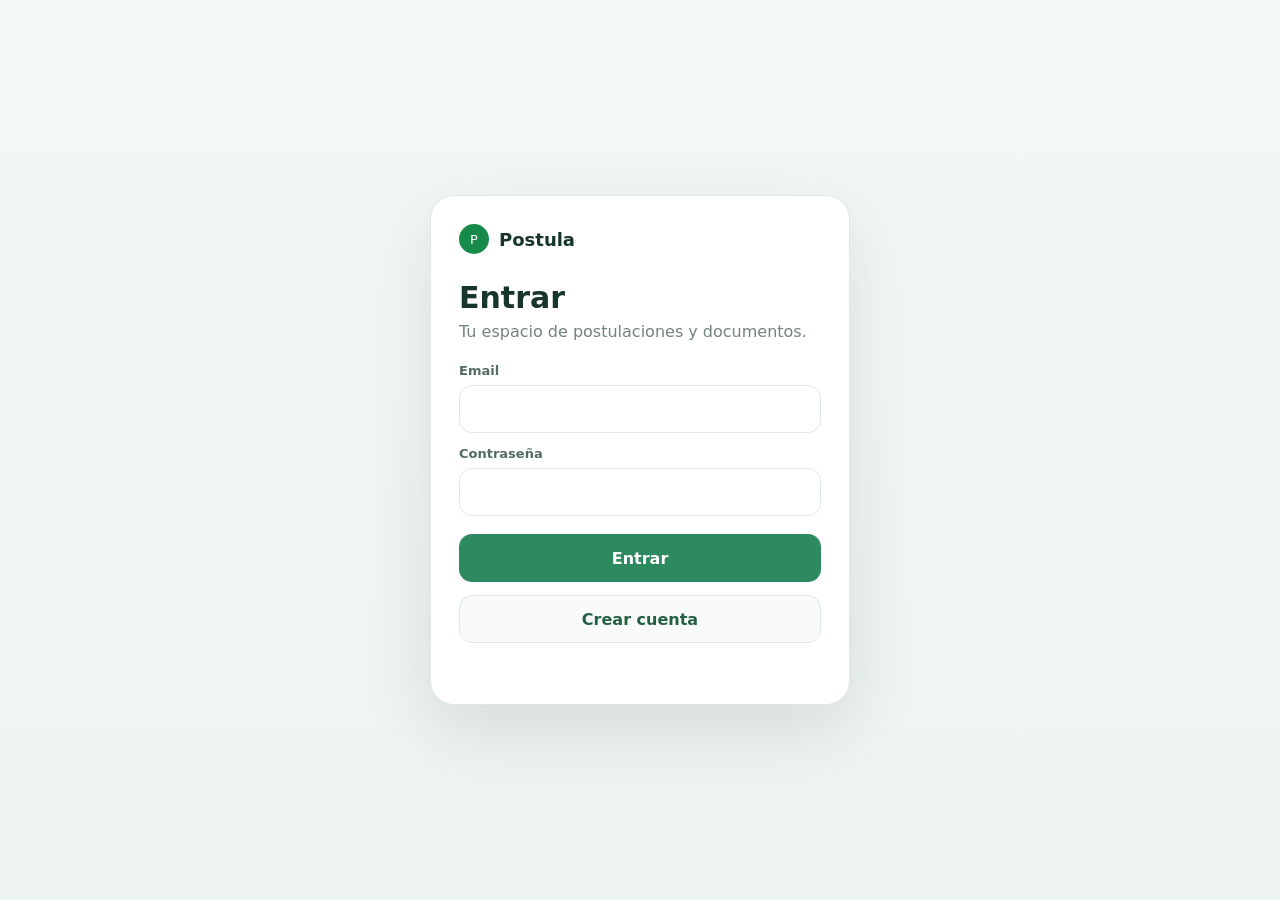
==== index.html @ 8952c5cd "Radar: load MARIHE completeness sync" ====
<!doctype html>
<html lang="es">
<head>
  <meta charset="utf-8" />
  <meta name="viewport" content="width=device-width,initial-scale=1,viewport-fit=cover" />
  <meta name="theme-color" content="#f5f8f6" />
  <meta name="description" content="Procesos y documentos, en orden." />
  <title>Postulaciones Joseluis</title>
  <link rel="stylesheet" href="styles.css?v=20260831-1525" />
  <link rel="stylesheet" href="app-v3.css?v=20260901-1418" />
  <link rel="stylesheet" href="document-builders-v1.css?v=20260901-2140" />
  <link rel="stylesheet" href="auth-v1.css?v=20260831-1525" />
  <link rel="stylesheet" href="account-v1.css?v=20260901-2009" />
  <link rel="stylesheet" href="workspace-admin-v1.css?v=20260902-admin2" />
  <link rel="stylesheet" href="dark-contrast-v1.css?v=20260901-2012" />
  <link rel="stylesheet" href="opportunity-filters-v1.css?v=20260901-2120" />
  <link rel="stylesheet" href="opportunity-controls-v1.css?v=20260901-2148" />
  <link rel="stylesheet" href="opportunity-interest-v1.css?v=20260901-2342" />
  <link rel="stylesheet" href="product-ui-v2.css?v=20260902-0438" />
  <link rel="stylesheet" href="product-ui-final-v1.css?v=20260902-icons1" />
  <link rel="stylesheet" href="admin-console-v1.css?v=20260902-admin1" />
  <link rel="stylesheet" href="opportunity-sections-v1.css?v=20260902-0712" />
  <link rel="stylesheet" href="requirement-guidance-v1.css?v=20260902-2" />
  <link rel="stylesheet" href="ux-shell-v1.css?v=20260902-logout1" />
  <link rel="stylesheet" href="session-controls-v1.css?v=20260902-1" />
  <link rel="stylesheet" href="admin-edit-v1.css?v=20260902-1" />
  <link rel="stylesheet" href="nav-icons-v1.css?v=20260902-1" />
</head>
<body>
  <div class="app-shell">
    <aside class="sidebar" aria-label="Navegación principal">
      <a class="brand" href="#home"><span class="brand-mark">P</span><span>Postulaciones Joseluis</span></a>
      <nav id="desktop-nav" class="nav-list"></nav>
      <div class="sidebar-foot"><p>Tus documentos privados se guardan de forma segura en tu cuenta.</p></div>
    </aside>
    <header class="topbar">
      <a class="mobile-brand mobile-only" href="#home"><span class="brand-mark small">P</span>Postulaciones Joseluis</a>
      <div></div>
    </header>
    <main id="main" class="main" tabindex="-1"></main>
    <nav id="mobile-nav" class="bottom-nav mobile-only" aria-label="Navegación móvil"></nav>
  </div>
  <dialog id="modal" class="modal"><div id="modal-content"></div></dialog>
  <input id="file-input" type="file" hidden multiple />
  <script src="app-v3.js?v=20260831-1525"></script>
  <script src="gmail-prefill.js?v=20260831-2229"></script>
  <script src="opportunity-audit.js?v=20260831-2200"></script>
  <script src="home-clarity-v1.js?v=20260831-2222"></script>
  <script src="opportunities-deadline-v1.js?v=20260901-2342"></script>
  <script src="document-ux.js?v=20260831-1525"></script>
  <script src="document-actions-v3.js?v=20260901-2140"></script>
  <script src="requirement-guidance-v1.js?v=20260902-1"></script>
  <script src="radar-completeness-v1.js?v=20260902-1"></script>
  <script src="requirement-upload-routing-v1.js?v=20260902-1"></script>
  <script src="document-builders-v1.js?v=20260901-2140"></script>
  <script src="opportunity-accordion-v1.js?v=20260902-guidance1"></script>
  <script src="auth-v1.js?v=20260901-2005"></script>
  <script src="workspace-sync-v1.js?v=20260902-adminload1"></script>
  <script src="account-v1.js?v=20260901-2009"></script>
  <script src="workspace-admin-v1.js?v=20260902-logout1"></script>
  <script src="global-controls-v1.js?v=20260901-2009"></script>
  <script src="documents-backend-v3.js?v=20260901-2140"></script>
  <script src="admin-document-backend-v1.js?v=20260902-1"></script>
  <script src="ui-cleanup-v1.js?v=20260831-2222"></script>
  <script src="product-ui-v2.js?v=20260902-user1"></script>
  <script src="product-ui-final-v1.js?v=20260902-icons1"></script>
  <script src="admin-console-v1.js?v=20260902-adminload1"></script>
  <script src="opportunity-sections-v1.js?v=20260902-guidance1"></script>
  <script src="ux-shell-v1.js?v=20260902-logout1"></script>
  <script src="session-controls-v1.js?v=20260902-1"></script>
  <script src="admin-edit-v1.js?v=20260902-1"></script>
  <script src="recents-cleanup-v1.js?v=20260902-1"></script>
  <script src="nav-icons-v1.js?v=20260902-1"></script>
</body>
</html>
---- styles.css ----
:root{--bg:#f5f8f6;--panel:#fff;--ink:#17352d;--muted:#73837e;--line:#e3ebe7;--green:#2d8a60;--green2:#e9f6ef;--blue:#4d6fa8;--violet:#7559ad;--amber:#b07a34;--red:#b94f4f;--sidebar:216px;--top:64px;font-family:Inter,ui-sans-serif,system-ui,-apple-system,BlinkMacSystemFont,"Segoe UI",sans-serif}*{box-sizing:border-box}body{margin:0;background:var(--bg);color:var(--ink);min-height:100vh}.sidebar{position:fixed;inset:0 auto 0 0;width:var(--sidebar);padding:24px 16px;background:#fbfdfc;border-right:1px solid var(--line);display:flex;flex-direction:column;z-index:20}.brand,.mobile-brand{display:flex;align-items:center;gap:9px;text-decoration:none;color:var(--ink);font-weight:800;font-size:19px}.brand-mark{display:grid;place-items:center;width:34px;height:34px;border-radius:11px;background:var(--green);color:#fff}.brand-mark.small{width:27px;height:27px;font-size:12px}.nav-list{display:grid;gap:6px;margin-top:38px}.nav-link{display:flex;align-items:center;gap:11px;padding:12px;border-radius:12px;text-decoration:none;color:#4a5f59;font-weight:650}.nav-link.active{background:var(--green2);color:#196b49}.nav-link:hover{background:#f0f5f2}.sidebar-foot{margin-top:auto;border-top:1px solid var(--line);padding-top:14px}.sidebar-foot p{display:none}.quiet-button{border:0;background:none;color:#8b9995;font:inherit;font-size:12px;cursor:pointer}.topbar{position:fixed;left:var(--sidebar);right:0;top:0;height:var(--top);z-index:15;background:rgba(251,253,252,.94);backdrop-filter:blur(10px);border-bottom:1px solid var(--line);display:flex;align-items:center;justify-content:space-between;padding:0 30px}.search-wrap{width:min(440px,44vw);display:flex;align-items:center;gap:8px;padding:8px 12px;border:1px solid var(--line);border-radius:12px;background:#fff;color:var(--muted)}.search-wrap input{border:0;outline:0;width:100%;font:inherit;background:transparent}.user-chip{display:flex;align-items:center;gap:8px;font-weight:700}.avatar{width:32px;height:32px;border-radius:50%;background:var(--green2);color:var(--green);display:grid;place-items:center;font-weight:800;font-size:12px}.avatar.big{width:58px;height:58px;font-size:20px}.main{margin-left:var(--sidebar);padding:calc(var(--top) + 42px) clamp(24px,5vw,70px) 60px}.app-page{max-width:860px;margin:0 auto}.simple-head{margin-bottom:28px}.simple-head.row,.detail-title{display:flex;align-items:center;justify-content:space-between;gap:16px}.simple-head h1,.detail-title h1{margin:0;font-size:clamp(30px,4vw,42px);letter-spacing:-.035em}.home-screen{max-width:760px}.app-status{display:flex;align-items:center;gap:12px;padding:20px 22px;border-radius:18px;background:#eef8f2;border:1px solid #d6ebdf;font-size:20px;margin-bottom:18px}.app-status>span{display:grid;place-items:center;width:34px;height:34px;border-radius:50%;background:#dff2e7;color:var(--green);font-weight:900}.app-status.urgent{background:#fff6f2;border-color:#f2d8cf}.app-status.urgent>span{background:#fde9e3;color:var(--red)}.metric-grid{display:grid;grid-template-columns:1fr 1fr;gap:14px}.metric-card,.wide-card{background:#fff;border:1px solid var(--line);border-radius:18px;text-decoration:none;color:inherit;box-shadow:0 8px 26px rgba(25,62,50,.045);transition:.15s}.metric-card{min-height:154px;padding:24px;display:flex;flex-direction:column;justify-content:center}.metric-card:hover,.wide-card:hover,.app-row:hover{transform:translateY(-1px);box-shadow:0 10px 28px rgba(25,62,50,.07)}.metric-card b{font-size:42px;line-height:1}.metric-card span{font-size:16px;margin-top:9px;color:var(--muted);font-weight:700}.wide-card{margin-top:14px;padding:19px 22px;display:grid;grid-template-columns:auto 1fr auto;align-items:center;gap:14px}.spark{width:38px;height:38px;border-radius:12px;background:#f1edfb;color:var(--violet);display:grid;place-items:center}.wide-card b{font-size:17px}.wide-card>span:last-child{font-size:26px;color:#9aaaa4}.next-line{margin-top:18px;padding:0 4px;display:flex;justify-content:space-between;color:var(--muted);font-size:13px}.next-line b{color:#435b54}.round-add,.icon-edit{border:0;background:var(--green);color:#fff;border-radius:50%;width:40px;height:40px;font-size:24px;cursor:pointer}.round-add.edit{font-size:17px}.icon-edit{background:#fff;color:#677b75;border:1px solid var(--line);font-size:16px}.chip-row{display:flex;gap:7px;overflow:auto;padding-bottom:14px}.chip{white-space:nowrap;border:1px solid var(--line);border-radius:999px;background:#fff;padding:8px 12px;font:inherit;font-size:13px;font-weight:700;color:#667b74;cursor:pointer}.chip.active{background:var(--green2);border-color:#d3eadc;color:#196b49}.app-list{display:grid;gap:8px}.app-row{width:100%;display:flex;align-items:center;justify-content:space-between;gap:18px;padding:16px 17px;background:#fff;border:1px solid var(--line);border-radius:15px;text-decoration:none;color:inherit;text-align:left;font:inherit;cursor:pointer;transition:.15s}.app-row>div:first-child{display:grid;gap:4px}.app-row b{font-size:15px}.app-row span{font-size:12px;color:var(--muted)}.row-end{display:flex;align-items:center;gap:13px}.row-end i,.app-row>i{font-style:normal;font-size:23px;color:#9aaaa4}.mini-state{padding:5px 8px!important;border-radius:999px;background:#f2f5f4;color:#63756f!important;font-weight:750}.mini-state.new{background:#f1edfb;color:var(--violet)!important}.mini-state.preparing{background:#fbf2e5;color:var(--amber)!important}.mini-state.submitted,.mini-state.ready{background:var(--green2);color:var(--green)!important}.blank{text-align:center;color:var(--muted);padding:50px 10px}.back{display:inline-block;text-decoration:none;color:var(--muted);font-weight:650;margin-bottom:24px}.detail-title{align-items:flex-start}.detail-title span{display:block;color:var(--muted);margin-top:5px}.fact-strip{display:grid;grid-template-columns:1fr 1fr;gap:10px;margin:24px 0 12px}.fact-strip>div{background:#fff;border:1px solid var(--line);border-radius:15px;padding:16px}.fact-strip span,.state-counters span{display:block;font-size:11px;color:var(--muted);margin-bottom:5px}.fact-strip b{font-size:16px}.state-counters{display:grid;grid-template-columns:repeat(3,1fr);gap:8px}.state-counters>div{border-radius:14px;padding:15px;background:#fff;border:1px solid var(--line)}.state-counters b{font-size:24px}.state-counters .ok b{color:var(--green)}.state-counters .easy b{color:var(--amber)}.state-counters .todo b{color:var(--red)}.continue-card,.details-toggle,.compact-item,.wide-action{width:100%;border:0;font:inherit;cursor:pointer}.continue-card{margin-top:18px;padding:18px 19px;border-radius:17px;background:var(--ink);color:#fff;display:flex;justify-content:space-between;align-items:center;text-align:left}.continue-card span{display:grid;gap:3px}.continue-card small{opacity:.65}.continue-card b{font-size:17px}.continue-card i{font-size:26px;font-style:normal}.done-card{margin-top:18px;padding:18px;text-align:center;background:var(--green2);color:var(--green);font-weight:800;border-radius:17px}.details-toggle{margin-top:12px;padding:15px 4px;background:transparent;color:#536b64;display:flex;justify-content:space-between;font-weight:700}.detail-extra{margin-top:4px}.hidden{display:none!important}.compact-list{display:grid;gap:7px}.compact-item{display:grid;grid-template-columns:28px 1fr auto;align-items:center;text-align:left;padding:14px;border:1px solid var(--line);border-radius:13px;background:#fff}.compact-item i{font-style:normal;font-size:22px;color:#9aaaa4}.status-line{display:flex;align-items:center;justify-content:space-between;padding:16px 4px}.status-line select{border:1px solid var(--line);background:#fff;border-radius:10px;padding:8px}.external{display:block;text-decoration:none;color:var(--green);font-weight:700;padding:12px 4px}.search-mini{display:flex;align-items:center;gap:8px;border:1px solid var(--line);border-radius:13px;background:#fff;padding:10px 13px;margin-bottom:16px}.search-mini input{border:0;outline:0;font:inherit;width:100%}.category-row .row-end b{font-size:18px}.doc-pop{margin-top:18px;padding:13px;background:#fff;border:1px solid var(--line);border-radius:16px}.file-row{display:flex;gap:12px;align-items:center;padding:12px;border-bottom:1px solid #eef2f0}.file-row:last-child{border-bottom:0}.file-row>div{display:grid;gap:3px}.file-row small{color:var(--muted)}.profile-hero{display:flex;align-items:center;gap:15px;padding:18px;margin-bottom:14px}.profile-hero>div:last-child{display:grid;gap:4px}.profile-hero span{color:var(--muted);font-size:13px}.profile-row span{max-width:500px;overflow:hidden;text-overflow:ellipsis;white-space:nowrap}.wide-action{margin-top:16px;padding:14px;border-radius:13px;background:var(--green);color:#fff;font-weight:800}.modal{border:0;padding:0;width:min(92vw,520px);border-radius:20px;box-shadow:0 28px 90px rgba(20,50,42,.22)}.modal::backdrop{background:rgba(24,51,45,.25);backdrop-filter:blur(3px)}.modal-card{padding:25px;position:relative}.modal-card h2{margin:0 0 20px}.modal-close{position:absolute;right:16px;top:14px;border:0;background:#f1f5f3;width:34px;height:34px;border-radius:50%;font-size:22px;cursor:pointer}.form-grid{display:grid;gap:12px}.form-grid label{display:grid;gap:5px;font-size:12px;color:var(--muted);font-weight:700}.form-grid input,.form-grid textarea{width:100%;border:1px solid var(--line);border-radius:11px;padding:10px 11px;font:inherit;color:var(--ink)}.form-grid textarea{min-height:90px}.big-text{width:100%;min-height:170px;border:1px solid var(--line);border-radius:13px;padding:12px;font:inherit}.big-ok{text-align:center;color:var(--green);font-size:50px}.center{text-align:center}.choice-list{display:grid;gap:8px}.choice-list a{padding:15px;border:1px solid var(--line);border-radius:13px;color:var(--ink);text-decoration:none;font-weight:700;display:flex;justify-content:space-between}.tiny{font-size:11px;color:var(--muted)}.toast{position:fixed;bottom:22px;right:22px;background:#173d31;color:#fff;padding:10px 14px;border-radius:999px;font-size:12px;z-index:80}.mobile-only{display:none}@media(max-width:820px){:root{--top:58px}.desktop-only,.sidebar{display:none!important}.mobile-only{display:flex}.topbar{left:0;padding:0 15px}.search-wrap{display:none}.mobile-brand{font-size:16px}.icon-button{border:0;background:none;font-size:20px}.main{margin-left:0;padding:calc(var(--top) + 25px) 15px 82px}.bottom-nav{position:fixed;left:0;right:0;bottom:0;height:66px;background:rgba(255,255,255,.96);backdrop-filter:blur(10px);border-top:1px solid var(--line);z-index:40;display:flex}.bottom-nav .nav-link{flex:1;flex-direction:column;justify-content:center;gap:2px;padding:7px 2px;border-radius:0;font-size:10px}.bottom-nav .nav-link.active{background:transparent;color:var(--green)}.simple-head{margin-bottom:20px}.simple-head h1,.detail-title h1{font-size:29px}.app-status{padding:16px 17px;font-size:18px}.metric-card{min-height:125px;padding:18px}.metric-card b{font-size:35px}.wide-card{padding:16px}.fact-strip{margin-top:18px}.profile-row span{max-width:230px}.toast{bottom:78px;right:14px}.user-chip .avatar{display:none}}
---- app-v3.css ----
.page-head.compact{align-items:center;margin-bottom:20px}.page-head.compact h1{margin:0}.circle-action{width:42px;height:42px;border-radius:50%;border:1px solid var(--line);background:#fff;color:var(--ink);font-size:24px;cursor:pointer;box-shadow:0 6px 18px rgba(30,64,55,.05)}.document-create-actions{display:flex;align-items:center;gap:14px;flex-wrap:wrap}.document-builder-actions{display:flex;align-items:center;gap:8px}.document-builder-button{min-height:40px;padding:0 14px;border-radius:11px;border:1px solid #d3eadc;background:var(--green2);color:#196b49;text-decoration:none;display:inline-flex;align-items:center;justify-content:center;font-size:13px;font-weight:800;box-shadow:0 3px 10px rgba(30,64,55,.035);transition:.15s ease}.document-builder-button:hover{background:#e1f2e9;border-color:#c5e2d2;transform:translateY(-1px)}.document-upload-action{margin-left:4px}.app-home{max-width:820px}.app-state{display:flex;align-items:center;gap:12px;margin:18px 0 28px;font-size:24px}.app-state span{width:38px;height:38px;border-radius:50%;display:grid;place-items:center;background:var(--green-soft);color:var(--green);font-size:22px}.app-state.urgent span{background:#fbecec;color:var(--danger)}.app-cards{display:grid;grid-template-columns:repeat(3,1fr);gap:14px}.app-card{min-height:145px;border:1px solid var(--line);background:#fff;border-radius:20px;text-decoration:none;color:inherit;display:flex;flex-direction:column;justify-content:center;align-items:center;gap:3px;box-shadow:var(--shadow);transition:.15s ease}.app-card:hover{transform:translateY(-2px)}.app-card b{font-size:42px;letter-spacing:-.04em}.app-card span{font-size:15px;color:var(--muted);font-weight:700}.next-line{margin-top:18px;color:var(--muted);font-size:14px;text-align:center}.compact-filters{margin:4px 0 14px}.app-list{display:grid;gap:9px}.app-row{min-height:74px;background:#fff;border:1px solid var(--line);border-radius:15px;padding:14px 16px;display:flex;align-items:center;justify-content:space-between;text-decoration:none;color:inherit}.app-row strong{display:block;font-size:15px}.app-row span{display:block;margin-top:4px;color:var(--muted);font-size:13px}.row-side{display:flex;align-items:center;gap:12px}.mini-priority{display:inline-flex!important;margin:0!important;padding:5px 8px;border-radius:999px;background:#f1f4f3;color:var(--muted)!important;font-size:11px!important;font-weight:750}.back-link{display:inline-block;text-decoration:none;color:var(--muted);font-weight:700;margin-bottom:16px}.opp-hero{max-width:760px;margin:0 auto}.opp-hero h1{margin-top:10px}.opp-place{color:var(--muted);margin-top:4px}.fact-strip,.state-strip{display:grid;gap:10px;margin-top:22px}.fact-strip{grid-template-columns:1fr 1fr}.state-strip{grid-template-columns:repeat(3,1fr)}.fact-strip>span,.state-strip>span{background:#fff;border:1px solid var(--line);border-radius:15px;padding:16px;text-align:center}.fact-strip b,.state-strip b{display:block;font-size:18px}.fact-strip small,.state-strip small{display:block;color:var(--muted);margin-top:4px}.state-strip .ok{background:#f7fbf9}.state-strip .easy{background:#fffaf2}.state-strip .todo{background:#fff7f7}.next-card{width:100%;border:1px solid #cfe5da;background:linear-gradient(135deg,#f3faf6,#fff);border-radius:17px;padding:16px 18px;margin-top:14px;display:grid;grid-template-columns:auto 1fr auto;gap:12px;align-items:center;text-align:left;color:var(--ink);cursor:pointer}.next-card span{font-size:12px;color:var(--green);font-weight:800;text-transform:uppercase;letter-spacing:.04em}.next-card strong{font-size:15px}.details-panel{margin-top:16px;border-top:1px solid var(--line);padding-top:10px}.details-panel summary{cursor:pointer;color:var(--muted);font-weight:700;padding:12px 0}.detail-body{padding:4px 0 20px}.short-note,.small-note{color:var(--muted);font-size:14px;line-height:1.5}.small-note{margin-top:14px}.req-list{display:grid;gap:7px;margin-top:14px}.req-row{border:1px solid var(--line);background:#fff;border-radius:13px;padding:12px 13px;display:grid;grid-template-columns:auto 1fr auto;align-items:center;gap:10px;text-align:left;cursor:pointer}.dot{width:25px;height:25px;border-radius:50%;display:grid;place-items:center;font-size:12px}.dot.ready{background:var(--green-soft);color:var(--green)}.dot.easy{background:var(--amber-soft);color:var(--amber)}.dot.action{background:#fbecec;color:var(--danger)}.detail-actions{display:flex;gap:10px;align-items:center;margin-top:14px}.detail-actions select{height:42px;border:1px solid var(--line);border-radius:11px;background:#fff;padding:0 12px}.wallet-list{display:grid;gap:9px;max-width:780px}.wallet-row{width:100%;min-height:64px;border:1px solid var(--line);background:#fff;border-radius:15px;display:grid;grid-template-columns:38px 1fr auto 20px;align-items:center;gap:10px;padding:10px 15px;text-align:left;color:var(--ink);cursor:pointer}.wallet-row span{font-size:21px}.wallet-row strong{font-size:15px}.wallet-row b{font-size:14px;color:var(--muted)}.wallet-row i{font-style:normal;color:var(--muted)}.wallet-row.active{border-color:#cfe5da;background:#f8fcfa}.doc-items{max-width:780px;margin-top:12px;display:grid;gap:8px}.doc-item{padding:13px 15px;border:1px solid var(--line);border-radius:13px;background:#fff;display:flex;justify-content:space-between;align-items:center;gap:16px}.doc-item strong,.doc-item span{display:block}.doc-item span{font-size:12px;color:var(--muted);margin-top:3px}.doc-open{width:100%;text-align:left;color:inherit;cursor:pointer}.doc-open:hover{border-color:#cfe5da;background:#fbfdfc}.doc-list-main{display:flex;align-items:center;gap:12px;min-width:0}.real-file-mark{width:40px;height:40px;border:1px solid var(--line);border-radius:10px;background:#f8faf9;display:grid!important;place-items:center;color:var(--green)!important;font-size:10px!important;font-weight:800;flex:0 0 auto;margin:0!important}.doc-list-action{font-size:12px!important;font-weight:750;color:var(--green)!important;margin:0!important}.doc-list-actions{display:flex;align-items:center;gap:10px;flex:0 0 auto}.doc-list-actions a,.doc-list-actions button{min-height:42px;padding:0 15px;border-radius:12px;border:1px solid var(--line);font:inherit;font-size:13px;font-weight:800;text-decoration:none;display:inline-flex;align-items:center;justify-content:center;cursor:pointer;white-space:nowrap}.doc-list-actions a:first-child,.doc-list-actions button:first-child{background:var(--green);border-color:var(--green);color:#fff}.doc-list-actions a:last-child,.doc-list-actions button:last-child{background:#fff;color:var(--ink)}.doc-list-actions a:hover,.doc-list-actions button:hover{transform:translateY(-1px);box-shadow:0 5px 14px rgba(30,64,55,.08)}.document-summary{display:flex;align-items:center;gap:12px;padding:14px;border:1px solid var(--line);border-radius:14px;background:#fff;margin:8px 0 14px}.document-summary b,.document-summary span{display:block}.document-summary span{font-size:12px;color:var(--muted);margin-top:4px}.doc-unavailable{color:var(--muted);font-size:13px;line-height:1.5;margin:12px 0}.existing-doc-label{font-size:12px;color:var(--muted);font-weight:750;margin-bottom:7px}.existing-doc-card{width:100%;border:1px solid var(--line);background:#fff;border-radius:14px;padding:12px 14px;display:flex;align-items:center;justify-content:space-between;gap:16px;text-align:left;margin-bottom:12px;color:inherit}.existing-doc-card.truthful:hover{border-color:#cfe5da;background:#fbfdfc}.existing-doc-card span b,.existing-doc-card span small{display:block}.existing-doc-card span small{color:var(--muted);margin-top:4px}.existing-doc-card i{font-style:normal;color:var(--green);font-size:12px;font-weight:750}.full{width:100%}.compact-empty{margin-bottom:12px;padding:14px;border:1px dashed var(--line);border-radius:12px}.compact-empty b,.compact-empty span{display:block}.compact-empty span{margin-top:4px;color:var(--muted);font-size:12px}.profile-app{max-width:680px;border-top:1px solid var(--line)}.profile-app>div{display:flex;justify-content:space-between;gap:20px;padding:18px 2px;border-bottom:1px solid var(--line)}.profile-app span{color:var(--muted)}.profile-app strong{text-align:right}.modal-card label{display:grid;gap:6px;color:var(--muted);font-size:13px}.modal-card input{width:100%;padding:11px 12px;border:1px solid var(--line);border-radius:11px;font:inherit}.viewer-modal{width:min(94vw,980px)!important}.viewer-shell{display:grid;gap:12px}.viewer-toolbar{display:flex;align-items:center;justify-content:space-between;gap:12px;padding-right:42px}.viewer-toolbar strong{overflow:hidden;text-overflow:ellipsis;white-space:nowrap}.viewer-actions{display:flex;gap:8px}.viewer-frame{min-height:560px;border:1px solid var(--line);border-radius:14px;background:#f1f4f2;display:grid;place-items:center;overflow:hidden}.viewer-frame iframe,.viewer-frame embed,.viewer-frame object{width:100%;height:560px;border:0;background:#fff}.viewer-empty{padding:36px;text-align:center;color:var(--muted);line-height:1.5;max-width:520px}.viewer-empty b{display:block;color:var(--ink);margin-bottom:8px}@media(max-width:850px){.app-home{max-width:none}.app-cards{grid-template-columns:repeat(3,1fr);gap:8px}.app-card{min-height:104px;border-radius:16px}.app-card b{font-size:30px}.app-card span{font-size:12px}.app-state{font-size:20px;margin-bottom:20px}.app-row{min-height:68px}.mini-priority{max-width:82px;overflow:hidden;text-overflow:ellipsis;white-space:nowrap}.fact-strip{grid-template-columns:1fr}.state-strip>span{padding:12px 8px}.state-strip b{font-size:17px}.next-card{grid-template-columns:1fr auto}.next-card span{grid-column:1/-1}.wallet-row{min-height:60px}.profile-app>div{padding:16px 0}.real-file-mark{width:36px;height:36px}.existing-doc-card,.doc-item{padding:10px 12px;align-items:flex-start;flex-direction:column}.doc-list-actions{width:100%;display:grid;grid-template-columns:1fr 1fr;gap:8px}.doc-list-actions a,.doc-list-actions button{width:100%;min-height:44px}.viewer-frame,.viewer-frame iframe,.viewer-frame embed,.viewer-frame object{min-height:430px;height:430px}.viewer-toolbar{align-items:flex-start;flex-direction:column;padding-right:38px}.document-create-actions{gap:10px}.document-builder-actions{gap:7px}.document-builder-button{min-height:38px;padding:0 12px}.document-upload-action{margin-left:0}}
---- document-builders-v1.css ----
.doc-builder-actions{margin:10px 0 12px 28px;width:calc(100% - 28px);display:flex;gap:10px;flex-wrap:wrap}.doc-builder-actions a{min-width:148px;min-height:52px;padding:10px 14px;border:1px solid #d3eadc;border-radius:13px;background:#f3faf6;color:var(--ink);text-decoration:none;display:flex;align-items:center;gap:10px;box-shadow:0 5px 14px rgba(30,64,55,.04)}.doc-builder-actions a:hover{transform:translateY(-1px);box-shadow:0 7px 18px rgba(30,64,55,.07)}.doc-builder-actions span{width:34px;height:34px;border-radius:10px;background:var(--green2);color:var(--green);display:grid;place-items:center;font-size:11px;font-weight:850;flex:0 0 auto}.doc-builder-actions strong{font-size:14px}.page-head.compact{display:flex;align-items:center;justify-content:space-between;max-width:780px}.category-row-shell{position:relative;display:flex;align-items:center;gap:9px}.category-row-shell .wallet-row{flex:1}.category-add{width:34px;height:34px;border-radius:50%;border:1px solid #d5e8dd;background:#f5faf7;color:var(--green);display:grid;place-items:center;font:700 20px/1 system-ui;cursor:pointer;flex:0 0 auto}.category-add:hover{background:#eaf6ef}.doc-item-shell{margin:8px 0 10px 28px;width:calc(100% - 28px);display:flex;align-items:center;gap:8px;box-sizing:border-box}.doc-item-shell .doc-item{margin:0!important;width:auto!important;flex:1;min-width:0;box-sizing:border-box}.doc-trash{width:30px;height:30px;border:0;background:transparent;color:#8a9891;display:grid;place-items:center;border-radius:8px;cursor:pointer;flex:0 0 auto;padding:6px}.doc-trash svg{width:17px;height:17px;display:block}.doc-trash:hover{background:#f5efef;color:#9e5252}.doc-trash:disabled{opacity:.45;cursor:wait}.category-empty{margin:8px 0 10px 28px;width:calc(100% - 28px);box-sizing:border-box}.doc-role-tag{display:inline-flex!important;align-items:center;width:auto!important;height:auto!important;padding:3px 8px;border-radius:999px;background:var(--green2)!important;color:var(--green)!important;font-size:11px!important;font-weight:800!important;line-height:1.35;margin-top:3px}:root[data-theme='dark'] .doc-role-tag{background:#20372b!important;color:#7bd3a2!important}@media(max-width:850px){.doc-builder-actions{margin-left:0;width:100%}.doc-builder-actions a{flex:1;min-width:130px}.doc-item-shell,.category-empty{margin-left:0;width:100%}.category-add{width:32px;height:32px}.doc-trash{width:28px;height:28px}}
---- auth-v1.css ----
html:not(.postula-authenticated) .app-shell{visibility:hidden}.auth-gate{position:fixed;inset:0;z-index:200;background:linear-gradient(180deg,#f4f8f5,#edf4f0);display:grid;place-items:center;padding:22px}.auth-card{width:min(92vw,420px);background:#fff;border:1px solid #dfe9e4;border-radius:24px;padding:28px;box-shadow:0 24px 70px rgba(23,53,45,.12)}.auth-brand{display:flex;align-items:center;gap:10px;margin-bottom:26px;color:#17352d;font-size:18px}.auth-card h1{margin:0 0 7px;font-size:30px;color:#17352d}.auth-card>p{margin:0 0 22px;color:#73837e}.auth-card form{display:grid;gap:13px}.auth-card label{display:grid;gap:7px;font-size:13px;font-weight:750;color:#536b64}.auth-card input{height:48px;border:1px solid #dfe9e4;border-radius:13px;padding:0 13px;font:inherit;color:#17352d;background:#fff;outline:none}.auth-card input:focus{border-color:#83bda1;box-shadow:0 0 0 3px rgba(45,138,96,.10)}.auth-primary,.auth-secondary{height:48px;border-radius:13px;font:inherit;font-weight:800;cursor:pointer}.auth-primary{border:0;background:#2d8a60;color:#fff;margin-top:5px}.auth-secondary{border:1px solid #dfe9e4;background:#f8fbf9;color:#245f46}.auth-primary:disabled,.auth-secondary:disabled{opacity:.55;cursor:wait}.auth-message{min-height:20px;font-size:13px;color:#73837e;text-align:center}.auth-message[data-type="error"]{color:#b94f4f}.auth-message[data-type="ok"]{color:#2d8a60}.auth-signout{border:0;background:none;color:#73837e;font:inherit;font-size:12px;font-weight:700;cursor:pointer;padding:6px}@media(max-width:820px){.auth-card{padding:22px;border-radius:20px}.auth-card h1{font-size:27px}}
---- account-v1.css ----
.account-page{max-width:780px}.global-controls{margin-left:auto;display:flex;align-items:center;gap:14px}.account-signout-button{height:40px;padding:0 13px;border:1px solid var(--line);border-radius:11px;background:var(--panel);color:var(--ink);font:inherit;font-size:13px;font-weight:800;display:inline-flex;align-items:center;gap:7px;cursor:pointer}.account-signout-button:hover{border-color:#cfdcd6}.door-icon{font-size:18px;line-height:1}.theme-toggle{display:flex;align-items:center;gap:7px;color:var(--muted);font-size:12px;font-weight:750;cursor:pointer;user-select:none}.theme-toggle input{position:absolute;opacity:0;pointer-events:none}.theme-toggle i{width:42px;height:24px;border-radius:999px;background:#dfe8e4;position:relative;transition:.18s}.theme-toggle i:after{content:'';position:absolute;width:18px;height:18px;left:3px;top:3px;border-radius:50%;background:#fff;box-shadow:0 1px 5px rgba(0,0,0,.18);transition:.18s}.theme-toggle input:checked+i{background:var(--green)}.theme-toggle input:checked+i:after{transform:translateX(18px)}
:root[data-theme='dark']{--bg:#111714;--panel:#18201c;--ink:#edf4f0;--muted:#9aaba4;--line:#2a3832;--green:#56b886;--green2:#1e3429;--green-soft:#1e3429;--amber-soft:#392d1e;--danger:#e17b7b;--shadow:0 8px 26px rgba(0,0,0,.18);color-scheme:dark}:root[data-theme='dark'] body{background:var(--bg);color:var(--ink)}:root[data-theme='dark'] .sidebar,:root[data-theme='dark'] .topbar{background:#141b18;border-color:var(--line)}:root[data-theme='dark'] .bottom-nav{background:rgba(20,27,24,.96)}:root[data-theme='dark'] .app-card,:root[data-theme='dark'] .app-row,:root[data-theme='dark'] .wallet-row,:root[data-theme='dark'] .doc-item,:root[data-theme='dark'] .fact-strip>span,:root[data-theme='dark'] .state-strip>span,:root[data-theme='dark'] .req-row,:root[data-theme='dark'] .document-summary,:root[data-theme='dark'] .existing-doc-card,:root[data-theme='dark'] .compact-item,:root[data-theme='dark'] .fact-strip>div,:root[data-theme='dark'] .state-counters>div,:root[data-theme='dark'] .doc-pop,:root[data-theme='dark'] .modal-card,:root[data-theme='dark'] .auth-card{background:var(--panel);color:var(--ink);border-color:var(--line)}:root[data-theme='dark'] .wallet-row.active,:root[data-theme='dark'] .next-card{background:#18261f;border-color:#315241}:root[data-theme='dark'] .real-file-mark,:root[data-theme='dark'] .circle-action,:root[data-theme='dark'] .doc-list-actions a:last-child,:root[data-theme='dark'] .doc-list-actions button:last-child,:root[data-theme='dark'] .detail-actions select,:root[data-theme='dark'] .status-line select,:root[data-theme='dark'] .search-mini,:root[data-theme='dark'] .search-wrap,:root[data-theme='dark'] .chip,:root[data-theme='dark'] .icon-edit,:root[data-theme='dark'] input,:root[data-theme='dark'] textarea,:root[data-theme='dark'] select{background:#151d19;color:var(--ink);border-color:var(--line)}:root[data-theme='dark'] .nav-link{color:#afbeb8}:root[data-theme='dark'] .nav-link.active{background:var(--green2);color:#77d29e}:root[data-theme='dark'] .nav-link:hover{background:#1b2721}:root[data-theme='dark'] .mini-priority,:root[data-theme='dark'] .mini-state{background:#24312c;color:#afbeb8!important}:root[data-theme='dark'] .state-strip .ok,:root[data-theme='dark'] .state-strip .easy,:root[data-theme='dark'] .state-strip .todo{background:var(--panel)}:root[data-theme='dark'] .viewer-frame{background:#101512}:root[data-theme='dark'] .modal::backdrop{background:rgba(0,0,0,.55)}@media(max-width:820px){.global-controls{gap:9px}.account-signout-button{height:38px;padding:0 10px}.theme-toggle>span{display:none}}
---- workspace-admin-v1.css ----
.account-section{max-width:780px;margin-top:18px;padding:18px;border:1px solid var(--line);border-radius:16px;background:var(--panel)}.account-section-head{display:flex;justify-content:space-between;align-items:flex-start;gap:12px;margin-bottom:12px}.account-section h2{font-size:16px;margin:0 0 4px}.account-section p{margin:0;color:var(--muted);font-size:13px}.account-member-list,.account-candidates{display:grid;gap:8px}.account-candidates{margin-top:16px;padding-top:14px;border-top:1px solid var(--line)}.account-candidates h3{font-size:13px;margin:0 0 2px;color:var(--muted)}.account-member{display:flex;align-items:center;gap:10px;padding:11px 12px;border:1px solid var(--line);border-radius:13px;background:var(--bg)}.account-member>div{min-width:0;flex:1}.account-member strong,.account-member span{display:block}.account-member strong{font-size:14px}.account-member>div span{margin-top:3px;color:var(--muted);font-size:12px;overflow:hidden;text-overflow:ellipsis}.account-role{padding:6px 9px;border-radius:999px;background:var(--green2);color:var(--green);font-size:11px;font-weight:800}.account-member-remove{width:30px;height:30px;border:1px solid var(--line);border-radius:999px;background:var(--panel);color:var(--muted);font:700 18px/1 system-ui;cursor:pointer}.account-member-remove:hover{background:#f7eeee;color:#9a4f4f}.account-muted{padding:10px 2px;color:var(--muted);font-size:13px;line-height:1.45}:root[data-theme='dark'] .account-member{background:#141b17}:root[data-theme='dark'] .account-member-remove:hover{background:#342323;color:#eaa}@media(max-width:700px){.account-section{padding:14px}.account-member{align-items:flex-start;flex-wrap:wrap}.account-role{margin-left:auto}}
---- dark-contrast-v1.css ----
:root[data-theme='dark'] .opp-req-accordion{background:var(--panel)!important;border-color:var(--line)!important;color:var(--ink)!important}
:root[data-theme='dark'] .opp-req-accordion summary strong{color:var(--ink)!important}
:root[data-theme='dark'] .opp-req-accordion summary span:last-child{color:var(--muted)!important}
:root[data-theme='dark'] .opp-req-accordion>div{border-top-color:var(--line)!important}
:root[data-theme='dark'] .opp-req-accordion p{color:#c3d0ca!important}
:root[data-theme='dark'] .opp-hero>div[style*="background:#fff"]{background:var(--panel)!important;border-color:var(--line)!important;color:var(--ink)!important}
:root[data-theme='dark'] .opp-hero>div[style*="background:#f6fbf8"]{background:#17271f!important;border-color:#315241!important;color:var(--ink)!important}
:root[data-theme='dark'] .opp-hero>div[style*="background:#f6fbf8"] strong{color:var(--ink)!important}
:root[data-theme='dark'] .opp-hero [style*="color:#718078"]{color:#a9bbb3!important}
:root[data-theme='dark'] .page p[style*="color:#5d6c65"],
:root[data-theme='dark'] .page p[style*="color:#68776f"]{color:#aebfb7!important}
:root[data-theme='dark'] .page h1,
:root[data-theme='dark'] .page h2,
:root[data-theme='dark'] .page strong{color:var(--ink)}
:root[data-theme='dark'] .state-strip{background:var(--panel)!important;border-color:var(--line)!important;color:var(--ink)!important}
---- opportunity-filters-v1.css ----
.compact-filters{display:flex;align-items:center;gap:8px;flex-wrap:wrap;margin:4px 0 16px}.compact-filters .pill{appearance:none;-webkit-appearance:none;border:1px solid var(--line);background:var(--panel);color:var(--muted);border-radius:999px;padding:8px 13px;font:inherit;font-size:13px;font-weight:750;line-height:1;cursor:pointer;box-shadow:none;transition:background .15s ease,border-color .15s ease,color .15s ease,transform .15s ease}.compact-filters .pill:hover{border-color:#c9ddd3;background:#f7fbf9;color:var(--ink);transform:translateY(-1px)}.compact-filters .pill.active{background:var(--green2);border-color:#cce5d8;color:#196b49}.compact-filters .pill:focus-visible{outline:2px solid var(--green);outline-offset:2px}:root[data-theme='dark'] .compact-filters .pill{background:#18201c;border-color:var(--line);color:#aebdb7}:root[data-theme='dark'] .compact-filters .pill:hover{background:#1d2923;border-color:#385345;color:#edf4f0}:root[data-theme='dark'] .compact-filters .pill.active{background:#1e3b2e;border-color:#315e48;color:#75d2a0}@media(max-width:820px){.compact-filters{gap:7px;overflow-x:auto;flex-wrap:nowrap;padding-bottom:2px}.compact-filters .pill{white-space:nowrap;padding:8px 12px}}
---- opportunity-controls-v1.css ----
.opp-req-accordion .button,.page select[data-action="status"],.page a[target="_blank"]{font:inherit}
.opp-req-accordion .button{min-height:40px;padding:0 15px;border-radius:11px;border:1px solid var(--line);font-size:13px;font-weight:800;display:inline-flex;align-items:center;justify-content:center;cursor:pointer;text-decoration:none;transition:.15s ease;box-shadow:none}
.opp-req-accordion .button.primary{background:var(--green);border-color:var(--green);color:#fff}
.opp-req-accordion .button.soft{background:var(--green2);border-color:#cfe5da;color:#196b49}
.opp-req-accordion .button:hover{transform:translateY(-1px);box-shadow:0 5px 14px rgba(30,64,55,.08)}
.opp-linked-doc-actions{display:flex;align-items:center;gap:8px;flex-wrap:wrap}.opp-linked-doc-trash{width:36px;height:36px;border-radius:10px;border:1px solid var(--line);background:var(--panel);color:#899690;display:grid;place-items:center;cursor:pointer;padding:8px;transition:.15s ease}.opp-linked-doc-trash svg{width:17px;height:17px;display:block}.opp-linked-doc-trash:hover{background:#f8eeee;border-color:#ead6d6;color:#a05252}.opp-linked-doc-trash:disabled{opacity:.45;cursor:wait}
.page select[data-action="status"]{appearance:none;-webkit-appearance:none;min-height:40px;padding:0 38px 0 13px;border:1px solid var(--line);border-radius:11px;background-color:var(--panel);color:var(--ink);font-size:13px;font-weight:750;cursor:pointer;background-image:linear-gradient(45deg,transparent 50%,var(--muted) 50%),linear-gradient(135deg,var(--muted) 50%,transparent 50%);background-position:calc(100% - 16px) 17px,calc(100% - 11px) 17px;background-size:5px 5px,5px 5px;background-repeat:no-repeat}
.page select[data-action="status"]+a[target="_blank"]{min-height:40px;padding:0 14px;border:1px solid var(--line);border-radius:11px;background:var(--panel);color:var(--green);font-size:13px;font-weight:800;text-decoration:none;display:inline-flex;align-items:center;justify-content:center;transition:.15s ease}
.page select[data-action="status"]+a[target="_blank"]:hover{background:var(--green2);border-color:#cfe5da;transform:translateY(-1px)}
#modal .close{width:34px;height:34px;border-radius:999px;border:1px solid var(--line);background:var(--panel);color:var(--ink);font:700 20px/1 system-ui;display:grid;place-items:center;cursor:pointer;padding:0;transition:.15s ease}#modal .close:hover{background:var(--green2);border-color:#cfe5da;transform:translateY(-1px)}
#modal .viewer-actions button,#modal #db-download-v3{min-height:38px;padding:0 14px;border-radius:999px;border:1px solid var(--line);background:var(--panel);color:var(--green);font:800 13px/1 system-ui;cursor:pointer;transition:.15s ease}#modal .viewer-actions button:hover,#modal #db-download-v3:hover{background:var(--green2);border-color:#cfe5da;transform:translateY(-1px)}
:root[data-theme='dark'] .opp-req-accordion .button.soft{background:#1d3328;border-color:#315241;color:#7bd3a1}
:root[data-theme='dark'] .page select[data-action="status"],:root[data-theme='dark'] .page select[data-action="status"]+a[target="_blank"]{background-color:var(--panel);border-color:var(--line);color:var(--ink)}
:root[data-theme='dark'] .page select[data-action="status"]+a[target="_blank"]{color:#7bd3a1}
:root[data-theme='dark'] .opp-linked-doc-trash{background:var(--panel);border-color:var(--line);color:#aab8b2}:root[data-theme='dark'] .opp-linked-doc-trash:hover{background:#321f1f;border-color:#583535;color:#e28d8d}:root[data-theme='dark'] #modal .close,:root[data-theme='dark'] #modal .viewer-actions button,:root[data-theme='dark'] #modal #db-download-v3{background:var(--panel);border-color:var(--line);color:var(--ink)}
---- opportunity-interest-v1.css ----
.opportunity-grid{display:grid!important;grid-template-columns:minmax(0,1fr) 132px 150px 24px!important;gap:16px!important;align-items:center!important}.opp-list-head{padding:0 18px 8px;color:#6c7a73;font-size:12px;font-weight:700;text-transform:uppercase;letter-spacing:.04em}.opp-deadline{font-weight:700;white-space:nowrap}.opp-interest{display:flex;align-items:center}.interest-stars{display:inline-flex;align-items:center;gap:1px;white-space:nowrap}.interest-star{border:0;background:transparent;padding:1px;margin:0;font:inherit;font-size:18px;line-height:1;cursor:pointer;transition:transform .12s ease,color .12s ease}.interest-star.filled{color:#d79b28}.interest-star.empty{color:#d9dfdc}.interest-star:hover{transform:scale(1.18)}.interest-stars:hover .interest-star{color:#d9dfdc}.interest-stars .interest-star:hover,.interest-stars .interest-star:has(~ .interest-star:hover){color:#d79b28}.opportunity-toolbar{display:flex;align-items:center;justify-content:space-between;gap:16px;margin:4px 0 14px}.opportunity-toolbar .compact-filters{margin:0}.opportunity-sort{display:flex;align-items:center;gap:6px;white-space:nowrap}.opportunity-sort>span{font-size:12px;color:var(--muted);font-weight:700;margin-right:2px}.sort-pill{min-height:34px;padding:0 12px;border:1px solid var(--line);border-radius:999px;background:var(--panel);color:var(--muted);font:inherit;font-size:12px;font-weight:800;cursor:pointer}.sort-pill:hover{border-color:#c9ddd3;background:var(--green2);color:var(--green)}.sort-pill.active{background:var(--green2);border-color:#c9e3d5;color:#16764a}:root[data-theme='dark'] .interest-star.filled{color:#f0b94d}:root[data-theme='dark'] .interest-star.empty,:root[data-theme='dark'] .interest-stars:hover .interest-star{color:#394741}:root[data-theme='dark'] .interest-stars .interest-star:hover,:root[data-theme='dark'] .interest-stars .interest-star:has(~ .interest-star:hover){color:#f0b94d}:root[data-theme='dark'] .sort-pill{background:var(--panel);border-color:var(--line);color:#aebdb6}:root[data-theme='dark'] .sort-pill.active{background:#1d3328;border-color:#315241;color:#7bd3a1}@media(max-width:760px){.opportunity-toolbar{align-items:flex-start;flex-direction:column;gap:10px}.opportunity-sort{width:100%}.opportunity-grid{grid-template-columns:minmax(0,1fr) auto 20px!important;gap:10px!important}.opp-list-head span:nth-child(2){display:none}.opp-interest{grid-column:1;grid-row:2;margin-top:3px}.opp-deadline{grid-column:2;grid-row:1 / span 2}.opportunity-grid>b{grid-column:3;grid-row:1 / span 2}.opp-list-head{grid-template-columns:minmax(0,1fr) auto 20px!important}.opp-list-head span:nth-child(3){grid-column:2}.interest-star{font-size:16px}}
---- product-ui-v2.css ----
:root{--ui-bg:#f7f8f7;--ui-panel:#fff;--ui-ink:#111713;--ui-muted:#6e7772;--ui-line:#e5e9e6;--ui-green:#168a49;--ui-green-dark:#116b39;--ui-green-soft:#eaf6ee;--ui-warm:#fbf8ef;--ui-shadow:0 1px 2px rgba(18,33,24,.03)}
*{box-sizing:border-box}html,body{background:var(--ui-bg)!important;color:var(--ui-ink)!important}.app-shell{min-height:100vh;background:var(--ui-bg)!important}.sidebar{width:248px!important;background:#fff!important;border-right:1px solid var(--ui-line)!important;padding:22px 16px!important}.brand{font-size:16px!important;line-height:1.25!important;gap:10px!important;color:#173a26!important}.brand-mark{width:30px!important;height:30px!important;border-radius:50%!important;background:var(--ui-green)!important;font-size:13px!important}.nav-list{margin-top:26px!important;gap:3px!important}.nav-link{min-height:42px!important;padding:0 11px!important;border-radius:9px!important;font-size:14px!important;font-weight:650!important;color:#334039!important}.nav-link:hover{background:#f5f7f5!important}.nav-link.active{background:var(--ui-green-soft)!important;color:var(--ui-green-dark)!important}.nav-icon{font-size:16px!important;width:22px!important}.sidebar-foot{border-top:1px solid var(--ui-line)!important;color:var(--ui-muted)!important;font-size:11px!important}.topbar{left:248px!important;height:64px!important;background:rgba(255,255,255,.94)!important;border-bottom:1px solid var(--ui-line)!important;backdrop-filter:blur(12px)}.main{margin-left:248px!important;padding:94px 38px 56px!important;max-width:1400px}.page{max-width:980px!important;margin:0 auto!important}.page-head.compact{max-width:none!important;margin-bottom:22px!important}.page h1{font-size:28px!important;letter-spacing:-.035em!important;line-height:1.1!important}.page h2{letter-spacing:-.01em!important}.circle-action{width:36px!important;height:36px!important;border-radius:10px!important;border:1px solid var(--ui-line)!important;background:#fff!important;color:var(--ui-green)!important;font-size:20px!important}.app-list{border:1px solid var(--ui-line)!important;border-radius:14px!important;overflow:hidden!important;background:#fff!important;box-shadow:var(--ui-shadow)!important}.app-row{border-bottom:1px solid var(--ui-line)!important;border-radius:0!important;background:#fff!important;min-height:74px!important;padding:14px 18px!important}.app-row:last-child{border-bottom:0!important}.app-row:hover{background:#fafcfb!important}.app-row strong{font-size:14px!important}.app-row span{font-size:12px!important;color:var(--ui-muted)!important}.opp-list-head{background:#fbfcfb!important;border-bottom:1px solid var(--ui-line)!important;padding:11px 18px!important}.compact-filters{margin:0 0 16px!important}.compact-filters .pill{min-height:34px!important;padding:0 13px!important;background:#fff!important;border-color:var(--ui-line)!important;font-size:12px!important}.compact-filters .pill.active{background:var(--ui-green)!important;border-color:var(--ui-green)!important;color:white!important}.opportunity-sort{margin:0 0 16px!important}.opportunity-sort .sort-label{font-size:12px!important}.opportunity-sort .sort-pill{min-height:32px!important;background:#fff!important}.opportunity-sort .sort-pill.active{background:var(--ui-green-soft)!important;color:var(--ui-green-dark)!important}.opp-req-accordion{border-radius:12px!important;border-color:var(--ui-line)!important;box-shadow:none!important}.opp-req-accordion summary{padding:14px 16px!important}.opp-req-accordion>div{padding-bottom:16px!important}.opp-hero>div{border-radius:12px!important;box-shadow:none!important}.state-strip{border-radius:11px!important}.next-line{border:1px solid var(--ui-line)!important;border-radius:12px!important;background:#fff!important;padding:15px 16px!important;color:var(--ui-ink)!important}.button,.opp-req-accordion .button{border-radius:9px!important;min-height:38px!important}.wallet-list{border:1px solid var(--ui-line)!important;border-radius:14px!important;background:#fff!important;overflow:hidden!important}.document-category-group{border-bottom:1px solid var(--ui-line)!important}.document-category-group:last-child{border-bottom:0!important}.category-row-shell{padding:0 10px!important}.wallet-row{min-height:54px!important;border:0!important;background:#fff!important;border-radius:0!important}.wallet-row:hover{background:#fafcfb!important}.wallet-row.active{background:#f7fbf8!important}.category-add{width:30px!important;height:30px!important;background:transparent!important;border-color:transparent!important}.doc-item-shell{margin:7px 12px 10px 42px!important;width:calc(100% - 54px)!important}.doc-item{border:1px solid var(--ui-line)!important;border-radius:11px!important;background:#fff!important;box-shadow:none!important}.real-file-mark{border-radius:8px!important;background:var(--ui-green-soft)!important;color:var(--ui-green-dark)!important}.account-app{border:1px solid var(--ui-line)!important;border-radius:14px!important;background:#fff!important;overflow:hidden!important}.account-app>div{padding:15px 18px!important;border-bottom:1px solid var(--ui-line)!important}.account-app>div:last-child{border-bottom:0!important}.account-app span{font-size:12px!important;color:var(--ui-muted)!important}.account-app strong{font-size:14px!important}.global-controls{gap:10px!important}.global-controls button{border-radius:9px!important;border:1px solid var(--ui-line)!important;background:#fff!important}.modal{border:0!important;border-radius:18px!important;padding:0!important;max-width:min(920px,calc(100vw - 32px))!important;max-height:calc(100vh - 32px)!important;box-shadow:0 24px 70px rgba(0,0,0,.20)!important}.modal-card{border-radius:18px!important}.modal-head{padding:12px 14px!important}.modal-head .close{width:34px!important;height:34px!important;border-radius:999px!important;border:1px solid var(--ui-line)!important;background:#fff!important;font-size:21px!important}.viewer-toolbar{padding:12px 14px!important}.viewer-actions button{border-radius:999px!important;min-height:36px!important;padding:0 16px!important}.product-desktop-extra{margin-top:10px;border-top:1px solid var(--ui-line);padding-top:12px}.product-desktop-extra a{display:flex;align-items:center;gap:10px;min-height:40px;padding:0 11px;border-radius:9px;text-decoration:none;color:#334039;font-size:13px;font-weight:650}.product-desktop-extra a:hover{background:#f5f7f5}.ui-drawer-button{display:none}.ui-drawer{display:none}.ui-drawer-backdrop{display:none}.home-v2{max-width:760px!important}.home-v2 .home-kicker{font-size:13px;color:var(--ui-muted);margin:5px 0 28px}.home-v2 .home-title{font-size:30px;font-weight:780;letter-spacing:-.04em;margin:0}.home-v2 h2{font-size:13px!important;margin:24px 0 10px!important}.home-focus-card{display:grid;grid-template-columns:38px minmax(0,1fr) auto;gap:12px;align-items:center;padding:16px;border:1px solid var(--ui-line);border-radius:13px;background:#fff;text-decoration:none;color:var(--ui-ink);box-shadow:var(--ui-shadow)}.home-focus-icon{width:34px;height:34px;border-radius:10px;background:var(--ui-green-soft);display:grid;place-items:center;color:var(--ui-green-dark);font-weight:900}.home-focus-card strong{font-size:14px;display:block}.home-focus-card small{font-size:12px;color:var(--ui-muted);display:block;margin-top:4px}.home-focus-card .home-date{font-size:12px;color:var(--ui-muted);white-space:nowrap}.home-progress{height:4px;border-radius:10px;background:#edf1ee;margin-top:12px;overflow:hidden}.home-progress>span{display:block;height:100%;background:var(--ui-green);border-radius:10px}.home-after{border:1px solid var(--ui-line);border-radius:13px;background:#fff;overflow:hidden}.home-after a{display:grid;grid-template-columns:32px minmax(0,1fr) 18px;gap:10px;align-items:center;padding:13px 15px;border-bottom:1px solid var(--ui-line);text-decoration:none;color:var(--ui-ink)}.home-after a:last-child{border-bottom:0}.home-after .dot{width:28px;height:28px;border-radius:9px;background:#f5f7f5;display:grid;place-items:center;color:var(--ui-green)}.home-after strong{font-size:13px}.home-after small{display:block;color:var(--ui-muted);font-size:11px;margin-top:3px}
:root[data-theme='dark']{--ui-bg:#101411;--ui-panel:#151a17;--ui-ink:#f0f4f1;--ui-muted:#9aa69f;--ui-line:#29322d;--ui-green-soft:#173123}.sidebar,:root[data-theme='dark'] .topbar{transition:background .15s}:root[data-theme='dark'] .sidebar,:root[data-theme='dark'] .topbar,:root[data-theme='dark'] .app-list,:root[data-theme='dark'] .wallet-list,:root[data-theme='dark'] .account-app,:root[data-theme='dark'] .app-row,:root[data-theme='dark'] .wallet-row,:root[data-theme='dark'] .doc-item,:root[data-theme='dark'] .home-focus-card,:root[data-theme='dark'] .home-after{background:#151a17!important}:root[data-theme='dark'] .app-row:hover,:root[data-theme='dark'] .wallet-row:hover{background:#19201c!important}:root[data-theme='dark'] .opp-list-head{background:#121713!important}:root[data-theme='dark'] .compact-filters .pill,:root[data-theme='dark'] .opportunity-sort .sort-pill,:root[data-theme='dark'] .global-controls button{background:#151a17!important}
@media(max-width:820px){body{background:#fff!important}.app-shell{background:#fff!important}.sidebar{display:none!important}.topbar{left:0!important;height:58px!important;padding:0 14px!important;display:grid!important;grid-template-columns:38px minmax(0,1fr) auto!important;align-items:center!important;background:#fff!important}.topbar .mobile-brand{display:flex!important;justify-self:start;font-size:12px!important;white-space:nowrap}.topbar .mobile-brand .brand-mark{width:24px!important;height:24px!important;font-size:10px!important}.ui-drawer-button{display:grid!important;width:34px;height:34px;border:0;background:transparent;place-items:center;font-size:19px;color:var(--ui-ink);cursor:pointer}.main{margin-left:0!important;padding:78px 16px 30px!important;max-width:none!important}.page{max-width:560px!important}.page h1{font-size:24px!important}.bottom-nav{display:none!important}.global-controls{transform:scale(.88);transform-origin:right center}.global-controls .theme-label{display:none!important}.global-controls button{min-height:32px!important;padding:0 10px!important}.ui-drawer-backdrop.open{display:block;position:fixed;inset:0;background:rgba(0,0,0,.25);z-index:1198;backdrop-filter:blur(2px)}.ui-drawer.open{display:flex;position:fixed;top:0;left:0;bottom:0;width:min(84vw,320px);z-index:1199;background:#fff;flex-direction:column;padding:18px 14px;box-shadow:20px 0 60px rgba(0,0,0,.15)}.ui-drawer .drawer-brand{display:flex;align-items:center;gap:10px;padding:4px 6px 18px;font-size:13px;font-weight:800;color:#1c3326}.ui-drawer .drawer-links{display:grid;gap:2px}.ui-drawer .drawer-links a{display:flex;align-items:center;gap:12px;min-height:44px;padding:0 10px;border-radius:9px;text-decoration:none;color:#29362f;font-size:13px;font-weight:650}.ui-drawer .drawer-links a:hover{background:#f5f7f5}.ui-drawer .drawer-divider{height:1px;background:var(--ui-line);margin:12px 4px}.ui-drawer .drawer-account{margin-top:auto;padding:14px 8px 4px;font-size:11px;color:var(--ui-muted)}.opportunity-grid{grid-template-columns:minmax(0,1fr) 104px 18px!important}.opp-list-head{display:none!important}.app-list{border-radius:12px!important}.app-row{padding:13px 14px!important;min-height:70px!important}.opp-interest{grid-column:1!important;grid-row:2!important;margin-top:4px!important}.opp-deadline{grid-column:2!important;grid-row:1 / span 2!important;font-size:12px!important}.opportunity-grid>b{grid-column:3!important;grid-row:1 / span 2!important}.interest-stars{font-size:13px!important}.compact-filters{overflow-x:auto!important;padding-bottom:2px!important}.compact-filters::-webkit-scrollbar{display:none}.opportunity-sort{justify-content:flex-start!important;margin-top:-4px!important}.opp-hero{padding-bottom:10px!important}.opp-hero h1{font-size:25px!important}.opp-hero>div[style*="grid-template-columns:repeat(4"]{grid-template-columns:1fr 1fr!important;gap:0!important;padding:0!important;border:0!important;background:transparent!important}.opp-hero>div[style*="grid-template-columns:repeat(4"]>div{padding:10px 0;border-bottom:1px solid var(--ui-line)}.opp-hero>div[style*="grid-template-columns:1fr 1fr"]{gap:8px!important}.state-strip{padding:11px 13px!important}.opp-req-accordion summary{grid-template-columns:28px minmax(0,1fr) auto!important;padding:13px 14px!important}.opp-req-accordion>div{padding:0 14px 14px 52px!important}.opp-req-accordion p{font-size:13px!important}.wallet-list{border-radius:12px!important}.category-row-shell{padding:0 8px!important}.wallet-row{min-height:52px!important}.doc-item-shell{margin-left:12px!important;width:calc(100% - 24px)!important}.modal{width:calc(100vw - 20px)!important;max-width:none!important;max-height:calc(100vh - 20px)!important;border-radius:16px!important}.viewer-frame{max-height:calc(100vh - 130px)!important}.home-v2 .home-title{font-size:25px}.home-v2 .home-kicker{margin-bottom:20px}.home-focus-card{grid-template-columns:36px minmax(0,1fr);padding:14px}.home-focus-card .home-date{grid-column:2}.home-after a{padding:12px 13px}:root[data-theme='dark'] body,:root[data-theme='dark'] .app-shell,:root[data-theme='dark'] .topbar{background:#101411!important}:root[data-theme='dark'] .ui-drawer.open{background:#151a17}:root[data-theme='dark'] .ui-drawer .drawer-links a{color:#ecf3ef}}
@media(min-width:821px) and (max-width:1150px){.sidebar{width:218px!important}.topbar{left:218px!important}.main{margin-left:218px!important;padding-left:26px!important;padding-right:26px!important}.opportunity-grid{grid-template-columns:minmax(0,1fr) 120px 130px 22px!important}}
---- product-ui-final-v1.css ----
.final-page{max-width:920px;margin:0 auto;padding-bottom:96px}.final-page-head{display:flex;align-items:center;justify-content:space-between;margin:0 0 18px}.final-page-head h1{margin:0;font-size:30px;letter-spacing:-.02em}.final-search{height:44px;border:1px solid var(--line);background:var(--panel);border-radius:12px;display:flex;align-items:center;gap:9px;padding:0 13px;margin-bottom:16px}.final-search input{border:0;outline:0;background:transparent;color:var(--ink);width:100%;font:inherit}.final-list{display:grid;gap:8px}.final-row{width:100%;border:1px solid var(--line);background:var(--panel);border-radius:13px;padding:12px 14px;display:grid;grid-template-columns:46px minmax(0,1fr) auto;gap:12px;align-items:center;color:var(--ink);text-decoration:none;text-align:left;font:inherit;cursor:pointer}.final-row:hover{background:var(--green2)}.final-row span:nth-child(2){min-width:0}.final-row b{display:block;font-size:14px}.final-row small{display:block;color:var(--muted);margin-top:3px;font-size:12px}.final-row i{font-style:normal;color:var(--muted)}.file-token,.choice-icon,.cat-icon{width:46px;height:46px;border-radius:12px;background:var(--green2);color:var(--green);display:grid;place-items:center;flex:0 0 auto}.doc-icon-svg{width:23px;height:23px;display:block;fill:none;stroke:currentColor;stroke-width:1.8;stroke-linecap:round;stroke-linejoin:round}.create-choice-grid{display:grid;grid-template-columns:1fr 1fr;gap:12px}.create-choice{border:1px solid var(--line);border-radius:14px;background:var(--panel);padding:16px;display:grid;grid-template-columns:46px minmax(0,1fr) auto;gap:12px;align-items:center;color:var(--ink);text-decoration:none}.create-choice b{display:block}.create-choice small{display:block;color:var(--muted);margin-top:4px}.final-section{margin-top:24px}.final-section h2,.settings-card h2{font-size:13px;margin:0 0 9px;color:var(--muted);text-transform:uppercase;letter-spacing:.04em}.filter-tabs{display:flex;gap:6px;margin-bottom:14px}.filter-tabs button{border:0;border-radius:999px;background:transparent;color:var(--muted);font:inherit;font-size:12px;padding:7px 11px}.filter-tabs button.active{background:var(--green);color:white}.settings-card{margin-bottom:18px}.settings-row{width:100%;min-height:48px;border:1px solid var(--line);background:var(--panel);border-radius:12px;padding:0 14px;display:grid;grid-template-columns:minmax(0,1fr) auto auto;align-items:center;gap:10px;color:var(--ink);font:inherit;text-align:left}.settings-row.static{grid-template-columns:minmax(0,1fr) auto}.settings-row b{font-size:13px}.document-category-list{display:grid;gap:10px}.document-cat-shell{display:grid;grid-template-columns:minmax(0,1fr) 48px;gap:10px}.document-cat-row{min-height:66px;border:1px solid var(--line);background:var(--panel);border-radius:14px;padding:0 16px;display:grid;grid-template-columns:46px minmax(0,1fr) auto 16px;gap:12px;align-items:center;color:var(--ink);text-decoration:none}.document-cat-row b{font-size:15px}.document-cat-row small{color:var(--muted);font-size:13px}.document-cat-row i{font-style:normal;color:var(--muted);font-size:18px}.document-cat-shell>button,.final-add-doc{border:1px solid var(--line);background:var(--panel);color:var(--green);border-radius:12px;font:700 20px/1 system-ui;cursor:pointer}.document-cat-shell>button{min-height:66px}.final-add-doc{margin-top:12px;padding:11px 15px;font-size:13px}.row-actions{display:flex;align-items:center;gap:8px}.row-actions button{min-height:40px;border:1px solid var(--line);background:var(--green2);color:var(--green);border-radius:10px;padding:0 13px;font:inherit;font-size:12px;font-weight:750;cursor:pointer}.row-actions .tiny-trash{width:42px;height:42px;padding:0;display:grid;place-items:center;background:rgba(190,70,70,.08);border-color:rgba(190,70,70,.22);color:#b85555}.row-actions .tiny-trash .doc-icon-svg{width:21px;height:21px;stroke-width:1.9}.row-actions .tiny-trash:hover{background:rgba(190,70,70,.14);border-color:rgba(190,70,70,.35);color:#a64040}.final-back{display:inline-block;margin-bottom:12px;color:var(--muted);text-decoration:none;font-size:13px}.nav-secondary{margin-top:14px;padding-top:14px;border-top:1px solid var(--line)}
@media(max-width:820px){.final-page{padding:10px 14px 92px}.final-page-head h1{font-size:25px}.create-choice-grid{grid-template-columns:1fr}.final-row{padding:12px;grid-template-columns:48px minmax(0,1fr) auto}.file-token,.choice-icon,.cat-icon{width:48px;height:48px;border-radius:13px}.doc-icon-svg{width:24px;height:24px}.document-cat-row{min-height:68px;padding:0 14px;grid-template-columns:48px minmax(0,1fr) auto 16px}.document-cat-shell{grid-template-columns:minmax(0,1fr) 50px}.document-cat-shell>button{min-height:68px}.doc-category-row{grid-template-columns:48px minmax(0,1fr) auto}.row-actions .tiny-trash{width:44px;height:44px}.row-actions .tiny-trash .doc-icon-svg{width:22px;height:22px}.settings-row.static{grid-template-columns:1fr}.settings-row.static b{text-align:left;margin-top:3px}.nav-secondary{display:none}}
:root[data-theme='dark'] .final-row,:root[data-theme='dark'] .create-choice,:root[data-theme='dark'] .settings-row,:root[data-theme='dark'] .document-cat-row,:root[data-theme='dark'] .final-search,:root[data-theme='dark'] .document-cat-shell>button{background:var(--panel);border-color:var(--line)}:root[data-theme='dark'] .row-actions .tiny-trash{background:rgba(220,105,105,.10);border-color:rgba(220,105,105,.25);color:#df8b8b}:root[data-theme='dark'] .row-actions .tiny-trash:hover{background:rgba(220,105,105,.16);border-color:rgba(220,105,105,.38);color:#ef9b9b}
---- admin-console-v1.css ----
.admin-console{max-width:980px}.admin-eyebrow{display:inline-flex;align-items:center;min-height:24px;padding:0 9px;border-radius:999px;background:rgba(38,108,75,.12);color:var(--green);font-size:10px;font-weight:850;letter-spacing:.08em}.admin-console .final-page-head{align-items:flex-start}.admin-console .final-page-head h1{margin-top:8px}.admin-lead{margin:6px 0 0;color:var(--muted);font-size:13px}.admin-summary-grid{display:grid;grid-template-columns:repeat(3,minmax(0,1fr));gap:10px;margin:18px 0}.admin-stat{min-height:92px;border:1px solid var(--line);background:var(--panel);border-radius:14px;padding:16px;display:flex;flex-direction:column;justify-content:space-between}.admin-stat span{color:var(--muted);font-size:11px}.admin-stat strong{font-size:19px;line-height:1.2;overflow-wrap:anywhere}.admin-card{border:1px solid var(--line);background:var(--panel);border-radius:15px;padding:16px;margin:12px 0}.admin-card-head{display:flex;justify-content:space-between;gap:12px;margin-bottom:12px}.admin-card-head h2{margin:0;font-size:15px}.admin-card-head p{margin:4px 0 0;color:var(--muted);font-size:12px;line-height:1.45}.admin-workspace-list{display:grid;gap:8px}.admin-workspace-row{min-height:58px;border:1px solid var(--line);border-radius:12px;padding:10px 12px;display:grid;grid-template-columns:minmax(0,1fr) auto;gap:12px;align-items:center}.admin-workspace-row.active{background:var(--green2);border-color:rgba(38,108,75,.28)}.admin-workspace-row strong{display:block;font-size:13px}.admin-workspace-row span{display:block;color:var(--muted);font-size:11px;margin-top:3px}.admin-workspace-row .admin-current{display:inline-flex;margin:0;color:var(--green);font-weight:800;font-size:11px}.admin-diagnostic{display:grid;grid-template-columns:1fr 1fr;gap:1px;background:var(--line);border:1px solid var(--line);border-radius:12px;overflow:hidden}.admin-diagnostic>div{background:var(--panel);padding:12px}.admin-diagnostic span{display:block;color:var(--muted);font-size:10px;margin-bottom:4px}.admin-diagnostic strong,.admin-diagnostic code{font-size:12px;overflow-wrap:anywhere}.admin-diagnostic code{font-family:ui-monospace,SFMono-Regular,Menlo,monospace;color:var(--ink)}[data-admin-nav] .nav-icon svg{display:block;margin:auto}:root[data-theme='dark'] .admin-eyebrow{background:rgba(98,191,139,.13)}:root[data-theme='dark'] .admin-workspace-row.active{background:rgba(73,143,105,.12)}@media(max-width:820px){.admin-summary-grid{grid-template-columns:1fr 1fr}.admin-stat:last-child{grid-column:1/-1}.admin-diagnostic{grid-template-columns:1fr}.admin-card{padding:14px}.admin-workspace-row{min-height:62px}}
---- opportunity-sections-v1.css ----
.opp-section-tabs{display:flex;gap:6px;margin:0 0 18px;overflow-x:auto;padding-bottom:2px}.opp-section-tabs a{border:1px solid var(--line);background:var(--panel);color:var(--muted);border-radius:999px;padding:8px 12px;text-decoration:none;font-size:12px;font-weight:750;white-space:nowrap}.opp-section-tabs a.active{background:var(--green);border-color:var(--green);color:#fff}.opp-section-head h1{margin:0 0 5px;font-size:28px}.opp-section-head p{margin:0 0 16px;color:var(--muted)}.section-meta{display:flex;align-items:center;gap:10px;margin:0 0 14px}.section-meta span{background:var(--green2);color:var(--green);border-radius:999px;padding:6px 10px;font-size:11px;font-weight:800}.section-meta small{color:var(--muted)}.task-list-final{display:grid;gap:8px}.task-final{display:grid;grid-template-columns:26px minmax(0,1fr) auto;gap:10px;align-items:center;border:1px solid var(--line);background:var(--panel);border-radius:12px;padding:13px 14px}.task-check{width:22px;height:22px;border-radius:50%;display:grid;place-items:center;background:#f7f2e8;color:#9a6b24;font-weight:800}.task-final.done .task-check{background:var(--green2);color:var(--green)}.task-final b{display:block;font-size:14px}.task-final small{display:block;color:var(--muted);margin-top:4px;font-size:12px;line-height:1.35}.task-actions button{border:1px solid var(--line);background:var(--green2);color:var(--green);border-radius:9px;padding:7px 10px;font:inherit;font-size:12px;font-weight:750;cursor:pointer}.info-grid-final{display:grid;grid-template-columns:1fr 1fr;border:1px solid var(--line);background:var(--panel);border-radius:13px;overflow:hidden}.info-grid-final>div{padding:14px 16px;border-right:1px solid var(--line);border-bottom:1px solid var(--line)}.info-grid-final>div:nth-child(2n){border-right:0}.info-grid-final>div:nth-last-child(-n+2){border-bottom:0}.info-grid-final span{display:block;color:var(--muted);font-size:11px;margin-bottom:5px}.info-grid-final b{font-size:14px}.info-note{margin-top:18px}.info-note h2{font-size:13px;margin:0 0 7px}.info-note p{margin:0;color:var(--muted);line-height:1.55}.official-final{display:inline-flex;margin-top:18px;min-height:40px;align-items:center;padding:0 14px;border-radius:10px;background:var(--green2);color:var(--green);font-size:13px;font-weight:800;text-decoration:none}.opportunity-section{max-width:820px!important}
@media(max-width:820px){.opp-section-tabs{margin-left:-2px;margin-right:-2px}.opp-section-head h1{font-size:24px}.task-final{grid-template-columns:24px minmax(0,1fr);padding:12px}.task-actions{grid-column:2}.info-grid-final{grid-template-columns:1fr}.info-grid-final>div{border-right:0!important;border-bottom:1px solid var(--line)!important}.info-grid-final>div:last-child{border-bottom:0!important}}
:root[data-theme='dark'] .opp-section-tabs a,:root[data-theme='dark'] .task-final,:root[data-theme='dark'] .info-grid-final{background:var(--panel);border-color:var(--line)}
---- requirement-guidance-v1.css ----
.req-calm-card{margin:10px 0 14px;padding:14px 15px;border:1px solid #cfe2d7;border-radius:14px;background:#f6fbf8}.req-calm-card strong{display:block;color:#176f49;font-size:14px;margin-bottom:5px}.req-calm-card p{margin:0;color:#52645a;line-height:1.5}.req-guidance-link{display:inline-flex;margin-top:10px;font-weight:750;font-size:13px;color:#15784d;text-decoration:none}.req-guidance-link:hover{text-decoration:underline}.req-guidance-actions{display:flex;gap:9px;flex-wrap:wrap;margin-top:12px}.opp-req-guidance{margin:12px 0 12px;padding:12px 13px;border-radius:12px;background:#f6fbf8;border:1px solid #d7e8df;color:#52645a;line-height:1.48}.opp-req-guidance strong{display:block;color:#176f49;margin-bottom:4px;font-size:13px}.opp-req-guidance p{margin:0}.opp-req-guidance a{display:inline-flex;margin-top:8px;color:#15784d;font-size:12px;font-weight:750;text-decoration:none}.opp-req-guidance a:hover{text-decoration:underline}.opp-req-actions{display:flex;gap:8px;flex-wrap:wrap;align-items:center}.opp-req-actions .button{min-height:38px}.opp-req-secondary{background:transparent!important;border:1px solid #d7e2dc!important;color:#53645b!important}.opp-req-actions:has(.opp-linked-doc-actions) .opp-req-secondary{display:none}.task-final small{line-height:1.45}.task-actions{gap:7px;flex-wrap:wrap}@media(max-width:640px){.req-guidance-actions,.opp-req-actions{display:grid;grid-template-columns:1fr}.req-guidance-actions .button,.opp-req-actions .button{width:100%}.opp-req-accordion>div{padding-left:18px!important}.task-final{align-items:flex-start}.task-actions{width:100%;margin-top:8px}.task-actions button{width:100%}}
---- ux-shell-v1.css ----
:root{--ux-drawer:256px}
.app-shell{min-height:100vh}
.sidebar{display:flex!important;position:fixed;inset:0 auto 0 0;width:var(--ux-drawer);padding:12px 10px;background:#f7f7f8;border-right:1px solid #e7e7e8;z-index:120;transform:none;transition:transform .18s ease;box-shadow:none;overflow-y:auto;overflow-x:hidden}
.ux-sidebar-head{display:flex;align-items:center;justify-content:space-between;gap:8px;padding:2px 3px 8px;position:sticky;top:0;background:#f7f7f8;z-index:2}
.sidebar .brand{min-width:0;font-size:16px;font-weight:760;gap:8px}
.sidebar .brand span:last-child{overflow:hidden;text-overflow:ellipsis;white-space:nowrap}
.sidebar .brand-mark{width:30px;height:30px;border-radius:9px;font-size:12px}
.ux-close,.ux-menu{border:0!important;background:transparent!important;color:var(--ink)!important;display:grid;place-items:center;cursor:pointer;border-radius:8px;box-shadow:none!important;appearance:none;-webkit-appearance:none}
.ux-menu span{font-size:20px;line-height:1;font-weight:500}
.ux-close{width:34px;height:34px;font-size:18px}
.ux-close:hover,.ux-menu:hover{background:#e9e9ea!important}
.ux-search{display:flex;align-items:center;gap:8px;margin:5px 3px 10px;padding:9px 10px;border:0;background:#fff;border-radius:9px;color:var(--muted);box-shadow:inset 0 0 0 1px #e3e3e4}
.ux-search input{width:100%;border:0;outline:0;background:transparent;color:var(--ink);font:inherit;font-size:14px}
.nav-list{margin-top:4px;gap:2px}
.nav-link{padding:9px 9px;border-radius:8px;font-size:14px;font-weight:560;gap:10px}
.nav-link.active{background:#e8e8e9;color:var(--ink)}
.nav-link:hover{background:#ececed}
.nav-icon{width:19px;text-align:center;color:#66706c}
.sidebar #desktop-nav .nav-secondary,.sidebar #desktop-nav a[href="#profile"]{display:none!important}
.ux-section-label{margin:18px 9px 6px;color:#858b88;font-size:11px;font-weight:650}
.ux-recents{display:grid;gap:1px;min-height:32px}
.ux-recent{display:block;padding:8px 9px;border-radius:8px;text-decoration:none;color:#434a47;font-size:13px;white-space:nowrap;overflow:hidden;text-overflow:ellipsis}
.ux-recent:hover{background:#ececed;color:var(--ink)}
.ux-recent-empty{padding:8px 9px;color:#9aa09d;font-size:12px}
.sidebar-foot{margin-top:auto;border-top:1px solid #e4e4e5;padding:8px 3px 2px;position:sticky;bottom:0;background:#f7f7f8;display:grid;gap:2px}
.ux-account{display:flex;align-items:center;gap:10px;width:100%;padding:8px;border-radius:9px;text-decoration:none;color:var(--ink);font-size:13px;font-weight:650}
.ux-account:hover{background:#e9e9ea}
.ux-signout{width:100%;border:0;background:transparent;color:var(--muted);border-radius:9px;padding:8px;text-align:left;font:inherit;font-size:12px;cursor:pointer}
.ux-signout:hover{background:#e9e9ea;color:var(--ink)}
.ux-signout:disabled{opacity:.55;cursor:default}
.sidebar>a.nav-link,.sidebar>.ux-legacy-link{display:none!important}
.topbar{left:var(--ux-drawer)!important;right:0!important;height:58px;padding:0 12px;background:rgba(255,255,255,.92);border-bottom:0;box-shadow:none;z-index:80;display:flex;align-items:center;justify-content:flex-start;gap:10px;margin-left:0!important;transform:none!important;transition:left .18s ease!important}
.ux-menu{width:38px;height:38px;font-size:19px;flex:0 0 auto;display:none;padding:0!important}
.ux-page-title{font-size:14px;font-weight:650;color:#4f5f59;white-space:nowrap;overflow:hidden;text-overflow:ellipsis}
.topbar>.mobile-brand,.topbar>div:not(.ux-topbar-left){display:none!important}
.ux-topbar-left{display:flex;align-items:center;gap:8px;min-width:0}
.main{margin-left:var(--ux-drawer)!important;margin-right:0!important;padding:88px clamp(18px,5vw,72px) 60px;max-width:none;width:auto!important;transform:none!important;transition:margin-left .18s ease!important}
.bottom-nav{display:none!important}
.ux-scrim{display:none}
body.ux-desktop-collapsed .sidebar{transform:translateX(-102%)}
body.ux-desktop-collapsed .topbar{left:0!important}
body.ux-desktop-collapsed .main{margin-left:0!important}
body.ux-desktop-collapsed .ux-menu{display:grid}
.app-home{max-width:760px;margin:0 auto}
.ux-results{display:none;margin:2px 3px 6px;border:1px solid var(--line);border-radius:10px;background:#fff;max-height:320px;overflow:auto}
.ux-results.open{display:block}
.ux-result{display:block;padding:10px 11px;border-bottom:1px solid #eef2f0;text-decoration:none;color:var(--ink)}
.ux-result:last-child{border-bottom:0}
.ux-result strong{display:block;font-size:13px}
.ux-result span{display:block;margin-top:2px;color:var(--muted);font-size:11px}
.ux-no-results{padding:12px;color:var(--muted);font-size:12px}
:root[data-theme='dark'] .topbar{background:rgba(13,17,14,.94)!important}
:root[data-theme='dark'] .ux-menu,:root[data-theme='dark'] .ux-close{background:transparent!important;color:#eef3f0!important;border:0!important;box-shadow:none!important}
:root[data-theme='dark'] .ux-menu:hover,:root[data-theme='dark'] .ux-close:hover{background:#1b231e!important}
:root[data-theme='dark'] .sidebar,:root[data-theme='dark'] .ux-sidebar-head,:root[data-theme='dark'] .sidebar-foot{background:#111612!important;border-color:#2b332e!important}
:root[data-theme='dark'] .ux-search{background:#171d19!important;box-shadow:inset 0 0 0 1px #303a34!important}
:root[data-theme='dark'] .ux-search input{color:#eef3f0!important}
:root[data-theme='dark'] .ux-recent{color:#c7d0cb!important}
:root[data-theme='dark'] .ux-signout{color:#aab7b0!important}
:root[data-theme='dark'] .ux-signout:hover{background:#1b231e!important;color:#fff!important}
:root[data-theme='dark'] .ux-recent:hover,:root[data-theme='dark'] .nav-link:hover,:root[data-theme='dark'] .nav-link.active,:root[data-theme='dark'] .ux-account:hover{background:#1b231e!important;color:#fff!important}
@media(max-width:820px){
 :root{--ux-drawer:min(86vw,310px)}
 body.ux-drawer-open{overflow:hidden}
 .sidebar{width:var(--ux-drawer);transform:translateX(-102%);box-shadow:0 18px 55px rgba(20,50,42,.10);background:#f8faf9}
 body.ux-drawer-open .sidebar{transform:translateX(0)}
 .ux-scrim{display:block;position:fixed;inset:0;background:rgba(18,33,28,.25);backdrop-filter:blur(1px);z-index:110;opacity:0;pointer-events:none;transition:opacity .18s ease}
 body.ux-drawer-open .ux-scrim{opacity:1;pointer-events:auto}
 .topbar{left:0!important;height:54px;padding:0 10px}
 .ux-menu{display:grid;width:38px;height:38px;border-radius:9px!important}
 .ux-page-title{font-size:13px}
 .main{margin-left:0!important;padding:74px 14px 28px!important;width:100%!important}
 .sidebar{padding-top:max(12px,env(safe-area-inset-top))}
 body.ux-desktop-collapsed .sidebar{transform:translateX(-102%)}
}
@media(prefers-reduced-motion:reduce){.sidebar,.topbar,.main,.ux-scrim{transition:none!important}}
---- session-controls-v1.css ----
.ux-signout{width:100%;border:0;background:transparent;color:var(--muted);display:flex;align-items:center;gap:9px;padding:8px;border-radius:9px;font:inherit;font-size:12px;cursor:pointer;text-align:left}.ux-signout svg{width:17px;height:17px;fill:none;stroke:currentColor;stroke-width:1.8;stroke-linecap:round;stroke-linejoin:round;flex:0 0 auto}.ux-signout:hover{background:#e9e9ea;color:var(--ink)}.ux-signout:disabled{opacity:.6;cursor:default}.account-signout-section{margin-top:18px}.account-signout-button{border:1px solid var(--line);background:transparent;color:var(--ink);border-radius:11px;padding:10px 14px;font:inherit;font-size:13px;font-weight:700;cursor:pointer}.account-signout-button:hover{background:var(--panel)}.admin-load-error{max-width:680px}.admin-load-error p{color:var(--muted);max-width:580px}.admin-load-actions{display:flex;gap:10px;flex-wrap:wrap;margin-top:18px}:root[data-theme='dark'] .ux-signout:hover{background:#1b231e;color:#fff}:root[data-theme='dark'] .account-signout-button{border-color:var(--line);color:var(--ink)}
---- admin-edit-v1.css ----
.admin-edit-bar{display:flex;align-items:center;justify-content:space-between;gap:14px;margin:0 0 18px;padding:12px 14px;border:1px solid var(--line);border-radius:14px;background:var(--panel)}.admin-edit-bar>div:first-child{display:grid;gap:2px}.admin-edit-bar span{font-size:10px;font-weight:800;letter-spacing:.08em;color:#4e8d71}.admin-edit-bar strong{font-size:13px}.admin-edit-bar>div:last-child{display:flex;gap:8px;flex-wrap:wrap}.admin-edit-bar button,.admin-edit-bar a,.admin-inline-edit{border:1px solid var(--line);background:transparent;color:var(--ink);border-radius:9px;padding:8px 10px;font:inherit;font-size:12px;font-weight:750;cursor:pointer;text-decoration:none}.admin-edit-bar button:hover,.admin-edit-bar a:hover,.admin-inline-edit:hover{background:var(--soft)}.admin-editor{min-width:min(860px,86vw);max-width:920px}.admin-editor-title span{font-size:10px;font-weight:850;letter-spacing:.09em;color:#4e8d71}.admin-editor-title h2{margin:4px 0 3px;font-size:25px}.admin-editor-title p{margin:0;color:var(--muted);font-size:13px}.admin-edit-grid{display:grid;grid-template-columns:repeat(2,minmax(0,1fr));gap:12px;margin-top:18px}.admin-edit-field{display:grid;gap:6px}.admin-edit-field>span,.admin-req-row label>span{font-size:11px;font-weight:700;color:var(--muted)}.admin-edit-field input,.admin-edit-field textarea,.admin-edit-field select,.admin-req-row input,.admin-req-row select{width:100%;border:1px solid var(--line);background:var(--bg);color:var(--ink);border-radius:9px;padding:9px 10px;font:inherit;font-size:13px;box-sizing:border-box}.admin-edit-field textarea{resize:vertical}.admin-edit-wide{grid-column:1/-1}.admin-req-section{margin-top:22px;padding-top:18px;border-top:1px solid var(--line)}.admin-req-head{display:flex;align-items:flex-start;justify-content:space-between;gap:12px;margin-bottom:12px}.admin-req-head h3{margin:0 0 3px}.admin-req-head p{margin:0;color:var(--muted);font-size:12px}.admin-req-row{border:1px solid var(--line);border-radius:12px;padding:12px;margin-bottom:10px;background:var(--panel)}.admin-req-main{display:grid;grid-template-columns:2fr 1fr 1fr 1fr;gap:8px}.admin-req-row label{display:grid;gap:5px}.admin-req-help{margin-top:8px}.admin-req-delete,.admin-danger{border:0;background:transparent;color:#a24343;font:inherit;font-size:12px;font-weight:750;cursor:pointer;padding:8px 0}.admin-editor-actions{display:grid;grid-template-columns:auto 1fr auto auto;gap:10px;align-items:center;margin-top:20px;padding-top:16px;border-top:1px solid var(--line)}.admin-document-file{display:flex;align-items:center;justify-content:space-between;gap:12px;margin-top:18px;padding:12px;border:1px solid var(--line);border-radius:12px}.admin-document-file>div{display:grid;gap:3px}.admin-document-file span{font-size:12px;color:var(--muted)}.admin-manager-list{display:grid;gap:8px;margin-top:18px;max-height:55vh;overflow:auto}.admin-manager-list>button{display:flex;align-items:center;justify-content:space-between;gap:14px;width:100%;border:1px solid var(--line);background:var(--panel);color:var(--ink);border-radius:11px;padding:11px 12px;text-align:left;cursor:pointer}.admin-manager-list>button span{display:grid;gap:2px}.admin-manager-list small{color:var(--muted)}.admin-manager-list b{font-size:12px;color:#4e8d71}@media(max-width:720px){.admin-edit-bar{align-items:flex-start;flex-direction:column}.admin-edit-grid{grid-template-columns:1fr}.admin-edit-wide{grid-column:auto}.admin-req-main{grid-template-columns:1fr 1fr}.admin-editor{min-width:0;width:100%}.admin-editor-actions{grid-template-columns:1fr 1fr}.admin-editor-actions>span{display:none}.admin-document-file{align-items:flex-start;flex-direction:column}}
---- nav-icons-v1.css ----
.nav-link .nav-icon{width:22px;height:22px;min-width:22px;display:inline-flex;align-items:center;justify-content:center;color:inherit}.nav-polish-svg{width:20px;height:20px;display:block;fill:none;stroke:currentColor;stroke-width:1.8;stroke-linecap:round;stroke-linejoin:round;overflow:visible}.nav-link{gap:11px}.nav-link .nav-icon{opacity:.82;transition:opacity .15s ease,transform .15s ease}.nav-link:hover .nav-icon{opacity:1}.nav-link.active .nav-icon{opacity:1}.nav-link.active .nav-polish-svg{stroke-width:2}.nav-link[data-admin-nav] .nav-polish-svg{width:19px;height:19px}@media(max-width:820px){.nav-link .nav-icon{width:23px;height:23px;min-width:23px}.nav-polish-svg{width:21px;height:21px}}
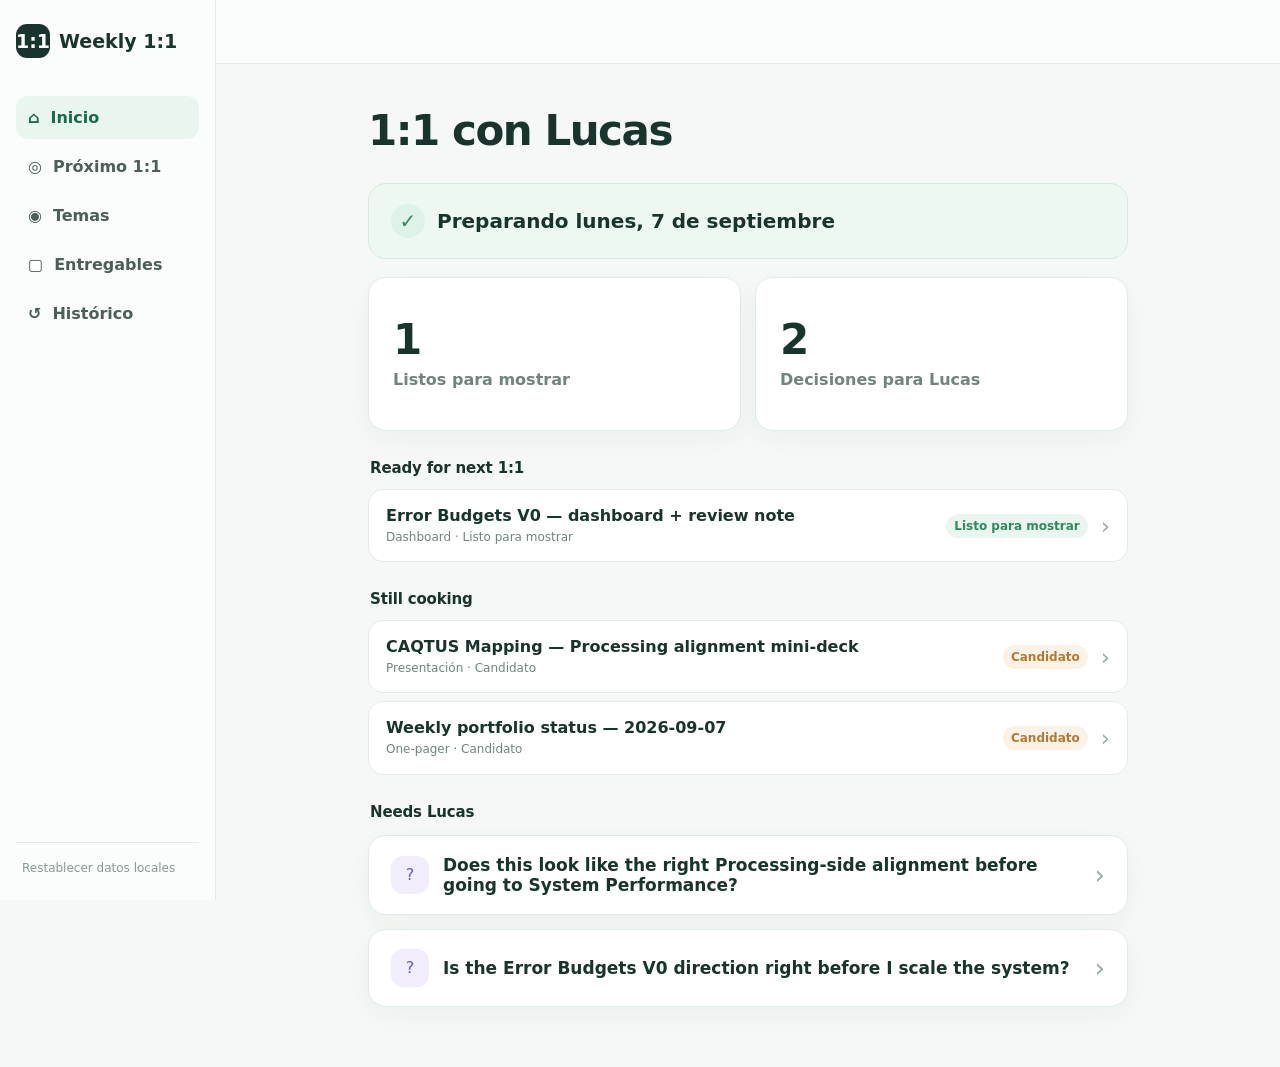
==== commit 9f317ec1: "feat: switch prototype branch to no-login 1on1 workspace" ====
--- a/index.html
+++ b/index.html
@@ -4,72 +4,25 @@
   <meta charset="utf-8" />
   <meta name="viewport" content="width=device-width,initial-scale=1,viewport-fit=cover" />
   <meta name="theme-color" content="#f5f8f6" />
-  <meta name="description" content="Procesos y documentos, en orden." />
-  <title>Postulaciones Joseluis</title>
-  <link rel="stylesheet" href="styles.css?v=20260831-1525" />
-  <link rel="stylesheet" href="app-v3.css?v=20260901-1418" />
-  <link rel="stylesheet" href="document-builders-v1.css?v=20260901-2140" />
-  <link rel="stylesheet" href="auth-v1.css?v=20260831-1525" />
-  <link rel="stylesheet" href="account-v1.css?v=20260901-2009" />
-  <link rel="stylesheet" href="workspace-admin-v1.css?v=20260902-admin2" />
-  <link rel="stylesheet" href="dark-contrast-v1.css?v=20260901-2012" />
-  <link rel="stylesheet" href="opportunity-filters-v1.css?v=20260901-2120" />
-  <link rel="stylesheet" href="opportunity-controls-v1.css?v=20260901-2148" />
-  <link rel="stylesheet" href="opportunity-interest-v1.css?v=20260901-2342" />
-  <link rel="stylesheet" href="product-ui-v2.css?v=20260902-0438" />
-  <link rel="stylesheet" href="product-ui-final-v1.css?v=20260902-icons1" />
-  <link rel="stylesheet" href="admin-console-v1.css?v=20260902-admin1" />
-  <link rel="stylesheet" href="opportunity-sections-v1.css?v=20260902-0712" />
-  <link rel="stylesheet" href="requirement-guidance-v1.css?v=20260902-2" />
-  <link rel="stylesheet" href="ux-shell-v1.css?v=20260902-logout1" />
-  <link rel="stylesheet" href="session-controls-v1.css?v=20260902-1" />
-  <link rel="stylesheet" href="admin-edit-v1.css?v=20260902-1" />
-  <link rel="stylesheet" href="nav-icons-v1.css?v=20260902-1" />
+  <meta name="description" content="Preparación semanal de 1:1 con Lucas." />
+  <title>Weekly 1:1 — Lucas</title>
+  <link rel="stylesheet" href="styles.css?v=20260905" />
+  <link rel="stylesheet" href="weekly-1on1-v0.css?v=20260905" />
 </head>
 <body>
   <div class="app-shell">
     <aside class="sidebar" aria-label="Navegación principal">
-      <a class="brand" href="#home"><span class="brand-mark">P</span><span>Postulaciones Joseluis</span></a>
+      <a class="brand" href="#home"><span class="brand-mark">1:1</span><span>Weekly 1:1</span></a>
       <nav id="desktop-nav" class="nav-list"></nav>
-      <div class="sidebar-foot"><p>Tus documentos privados se guardan de forma segura en tu cuenta.</p></div>
+      <div class="sidebar-foot"><button class="quiet-button" type="button" onclick="localStorage.removeItem('weekly-1on1-prep-v0');location.reload()">Restablecer datos locales</button></div>
     </aside>
     <header class="topbar">
-      <a class="mobile-brand mobile-only" href="#home"><span class="brand-mark small">P</span>Postulaciones Joseluis</a>
+      <a class="mobile-brand mobile-only" href="#home"><span class="brand-mark small">1:1</span>Weekly 1:1</a>
       <div></div>
     </header>
     <main id="main" class="main" tabindex="-1"></main>
     <nav id="mobile-nav" class="bottom-nav mobile-only" aria-label="Navegación móvil"></nav>
   </div>
-  <dialog id="modal" class="modal"><div id="modal-content"></div></dialog>
-  <input id="file-input" type="file" hidden multiple />
-  <script src="app-v3.js?v=20260831-1525"></script>
-  <script src="gmail-prefill.js?v=20260831-2229"></script>
-  <script src="opportunity-audit.js?v=20260831-2200"></script>
-  <script src="home-clarity-v1.js?v=20260831-2222"></script>
-  <script src="opportunities-deadline-v1.js?v=20260901-2342"></script>
-  <script src="document-ux.js?v=20260831-1525"></script>
-  <script src="document-actions-v3.js?v=20260901-2140"></script>
-  <script src="requirement-guidance-v1.js?v=20260902-1"></script>
-  <script src="radar-completeness-v1.js?v=20260902-1"></script>
-  <script src="requirement-upload-routing-v1.js?v=20260902-1"></script>
-  <script src="document-builders-v1.js?v=20260901-2140"></script>
-  <script src="opportunity-accordion-v1.js?v=20260902-guidance1"></script>
-  <script src="auth-v1.js?v=20260901-2005"></script>
-  <script src="workspace-sync-v1.js?v=20260902-adminload1"></script>
-  <script src="account-v1.js?v=20260901-2009"></script>
-  <script src="workspace-admin-v1.js?v=20260902-logout1"></script>
-  <script src="global-controls-v1.js?v=20260901-2009"></script>
-  <script src="documents-backend-v3.js?v=20260901-2140"></script>
-  <script src="admin-document-backend-v1.js?v=20260902-1"></script>
-  <script src="ui-cleanup-v1.js?v=20260831-2222"></script>
-  <script src="product-ui-v2.js?v=20260902-user1"></script>
-  <script src="product-ui-final-v1.js?v=20260902-icons1"></script>
-  <script src="admin-console-v1.js?v=20260902-adminload1"></script>
-  <script src="opportunity-sections-v1.js?v=20260902-guidance1"></script>
-  <script src="ux-shell-v1.js?v=20260902-logout1"></script>
-  <script src="session-controls-v1.js?v=20260902-1"></script>
-  <script src="admin-edit-v1.js?v=20260902-1"></script>
-  <script src="recents-cleanup-v1.js?v=20260902-1"></script>
-  <script src="nav-icons-v1.js?v=20260902-1"></script>
+  <script src="weekly-1on1-v0.js?v=20260905"></script>
 </body>
 </html>
--- a/weekly-1on1-v0.css
+++ b/weekly-1on1-v0.css
@@ -0,0 +1 @@
+.section-head{display:flex;align-items:center;justify-content:space-between;margin:28px 2px 12px}.section-head h2{margin:0;font-size:15px;letter-spacing:-.01em}.subtle{margin:5px 0 0;color:var(--muted);font-size:14px}.external-link{display:block;text-align:center;text-decoration:none}.mini-state.active{background:var(--green2);color:var(--green)!important}.mini-state.waiting{background:#f2f5f4;color:#63756f!important}.mini-state.blocked{background:#fff1ee;color:var(--red)!important}.app-row>div:first-child span{max-width:620px;line-height:1.35}.fact-strip>div b{line-height:1.35}.brand-mark{background:var(--ink)}@media(max-width:820px){.app-row>div:first-child span{max-width:72vw}.fact-strip{grid-template-columns:1fr}.state-counters{grid-template-columns:repeat(3,1fr)}.section-head{margin-top:24px}}
